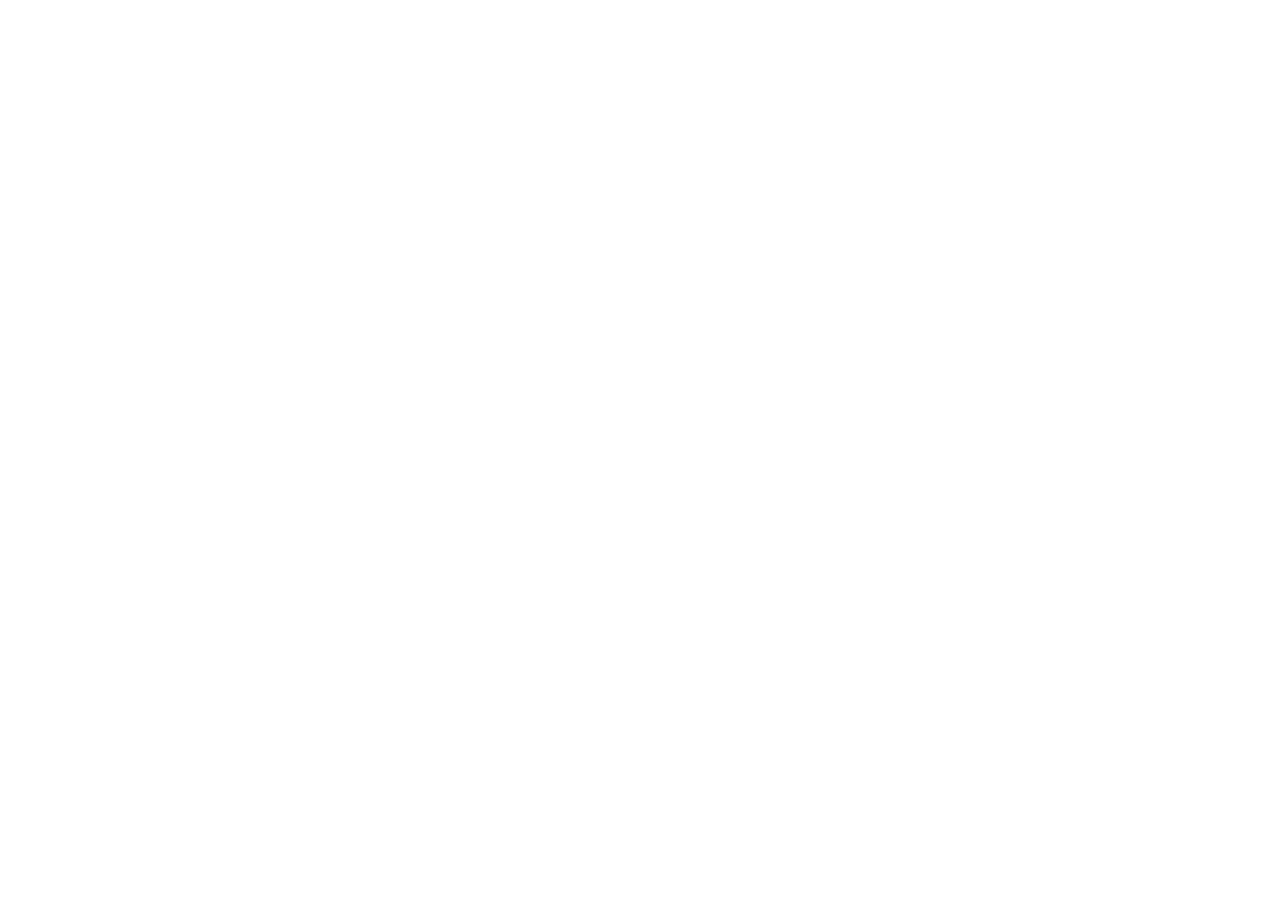
==== index.html @ 65c98eb7 "build(worker): publicar primer build estatico en repo publico - Sustituye el README inicial vacio po" ====
<!doctype html>
<html lang="es">
  <head>
    <meta charset="UTF-8" />
    <meta name="viewport" content="width=device-width, initial-scale=1.0" />
    <title>Beterano LAB Worker</title>
    <script type="module" crossorigin src="/worker/assets/index-CukjKGTo.js"></script>
    <link rel="stylesheet" crossorigin href="/worker/assets/index-CMvH0W9r.css">
  </head>
  <body>
    <div id="root"></div>
  </body>
  </html>
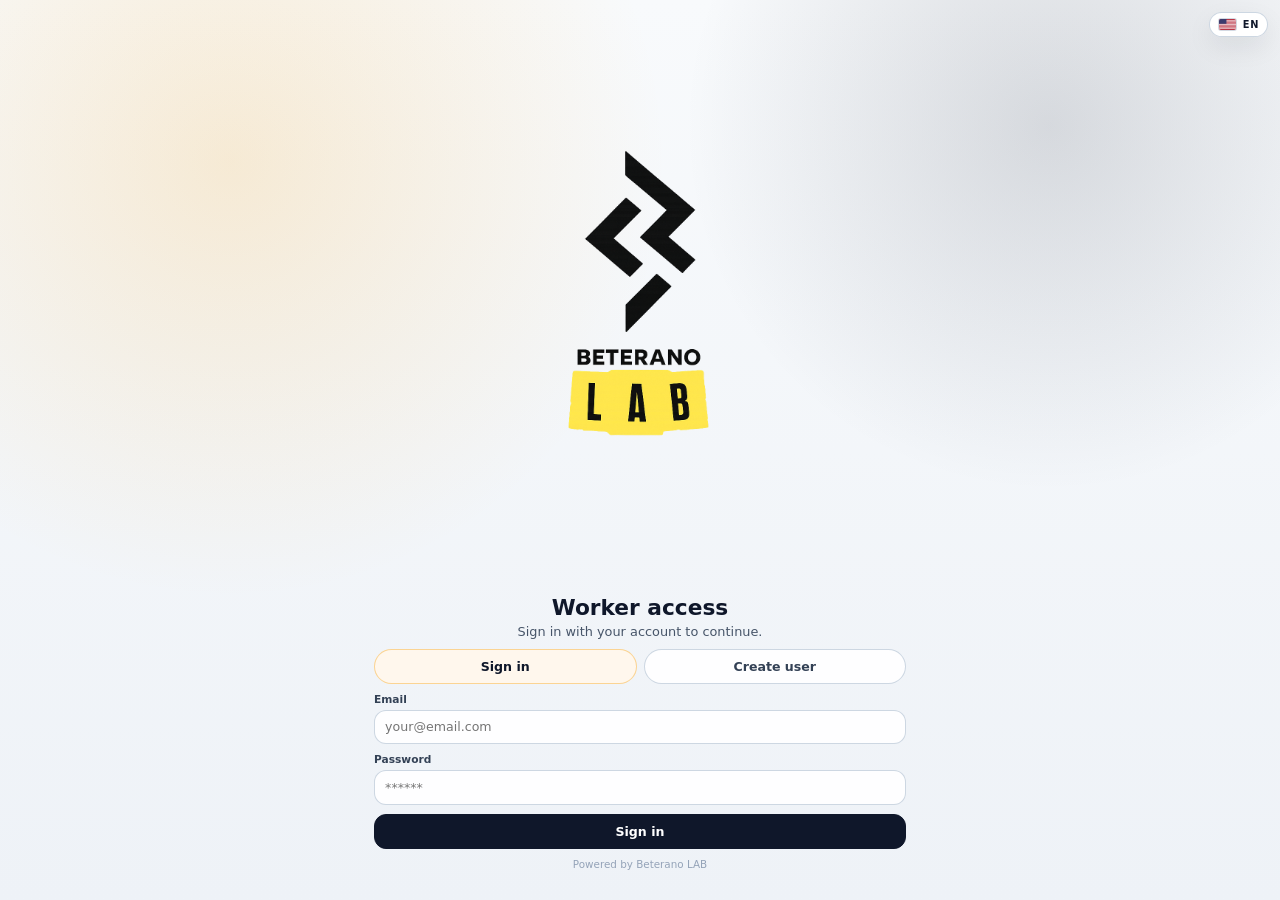
==== commit d685df84: "build(worker): preparar salida publica con dominio propio - Actualiza el build estatico del reposito" ====
--- a/index.html
+++ b/index.html
@@ -4,8 +4,8 @@
     <meta charset="UTF-8" />
     <meta name="viewport" content="width=device-width, initial-scale=1.0" />
     <title>Beterano LAB Worker</title>
-    <script type="module" crossorigin src="/worker/assets/index-CukjKGTo.js"></script>
-    <link rel="stylesheet" crossorigin href="/worker/assets/index-CMvH0W9r.css">
+    <script type="module" crossorigin src="/assets/index-gYnuBLnh.js"></script>
+    <link rel="stylesheet" crossorigin href="/assets/index-CH1VRTDu.css">
   </head>
   <body>
     <div id="root"></div>
--- a/assets/index-CH1VRTDu.css
+++ b/assets/index-CH1VRTDu.css
@@ -0,0 +1 @@
+.diagnostic-visual{background:#ffffffe6;border:1px solid rgba(15,23,42,.08);border-radius:14px;padding:.6rem .75rem;display:grid;gap:.5rem}.diagnostic-visual__hint{font-size:.75rem;color:#0f172a8c}.diagnostic-visual__canvas{position:relative;min-height:140px;border-radius:12px;border:1px dashed rgba(15,23,42,.16);background:#f8fafcd9;display:grid;place-items:center}.diagnostic-visual__canvas.is-editing{cursor:crosshair;background:var(--edit-highlight, rgba(254, 243, 199, .75));border-color:#facc1599}.diagnostic-visual__vehicle{font-size:.8rem;color:#0f172a8c}.diagnostic-visual__marker{position:absolute;transform:translate(-50%,-50%);width:30px;height:30px;border-radius:50%;border:1px solid rgba(15,23,42,.2);background:#fcd34dcc;color:#111827;font-weight:700;cursor:pointer;display:grid;place-items:center;box-shadow:0 8px 16px #0f172a29}.diagnostic-visual__marker.is-active{box-shadow:0 0 0 3px #93c5fd99}.diagnostic-visual__canvas.is-editing .diagnostic-visual__marker.is-active{box-shadow:0 0 0 3px #facc1599}.diagnostic-visual__legend{display:flex;gap:.5rem;flex-wrap:wrap}.diagnostic-visual__legend-item{font-size:.7rem;padding:.2rem .6rem;border-radius:999px;background:#e2e8f0cc;color:#0f172a99}.diagnostic-visual__legend-item--low{background:#fef9c3e6;color:#a16207}.diagnostic-visual__legend-item--review{background:#bfdbfecc;color:#1d4ed8}.diagnostic-visual__legend-item--critical{background:#fecacae6;color:#b91c1c}.work-card{border-radius:16px;border:1px solid rgba(15,23,42,.08);background:#ffffffe6;padding:.6rem;display:flex;flex-direction:column;gap:.5rem;min-height:72px;transition:transform .2s ease,opacity .2s ease,box-shadow .2s ease;position:relative;overflow:hidden}.work-card.is-active{box-shadow:0 0 0 2px #93c5fd99}.work-card--compact{opacity:.7;transform:none}.work-card--diagnostic{box-shadow:inset 0 0 0 1px #93c5fd66;min-height:220px}.work-card--task{box-shadow:inset 0 0 0 1px #bfdbfe59;min-height:220px}.work-card--assigned-self{background:var(--selection-bg, #fef3c7);border-color:var(--selection-accent, #f59e0b);box-shadow:inset 4px 0 0 0 var(--selection-accent, #f59e0b),inset 0 0 0 1px #f59e0b33}.work-card--assigned-other{background:#e2e8f0;border-color:#94a3b857;box-shadow:inset 4px 0 #94a3b8e6,inset 0 0 0 1px #94a3b833}.work-card--status-live{background:#dbeafe;border-color:#3b82f680;box-shadow:inset 4px 0 #3b82f6,inset 0 0 0 1px #60a5fa57,0 10px 24px #3b82f624}.work-card--assigned-self .work-card__note-input,.work-card--assigned-self .work-card__note-pill,.work-card--assigned-self .work-card__task-pill,.work-card--assigned-self .work-card__task-pill-timer,.work-card--assigned-self .work-card__time-edit-input,.work-card--assigned-self .work-card__system-select,.work-card--assigned-self .work-card__status-select,.work-card--assigned-self .work-card__icon-btn,.work-card--assigned-self .work-card__delete-pill{background:#fffbeb;border-color:#f59e0b3d}.work-card--assigned-other .work-card__note-input,.work-card--assigned-other .work-card__note-pill,.work-card--assigned-other .work-card__task-pill,.work-card--assigned-other .work-card__task-pill-timer,.work-card--assigned-other .work-card__time-edit-input,.work-card--assigned-other .work-card__system-select,.work-card--assigned-other .work-card__status-select,.work-card--assigned-other .work-card__icon-btn,.work-card--assigned-other .work-card__delete-pill{background:#f1f5f9;border-color:#94a3b83d}.work-card--status-live .work-card__note-input,.work-card--status-live .work-card__note-pill,.work-card--status-live .work-card__task-pill,.work-card--status-live .work-card__task-pill-timer,.work-card--status-live .work-card__time-edit-input,.work-card--status-live .work-card__system-select,.work-card--status-live .work-card__status-select,.work-card--status-live .work-card__icon-btn,.work-card--status-live .work-card__delete-pill{background:#eff6ff;border-color:#60a5fa4d}.work-card--part{box-shadow:inset 0 0 0 1px #e2e8f0cc;min-height:220px}.work-card--placeholder{align-items:flex-start;justify-content:center}.work-card--add{border-style:dashed;background:#ffffffa6;align-items:center;justify-content:center;min-height:120px;cursor:pointer}.work-card__add-plus{width:52px;height:52px;border-radius:18px;border:1px solid rgba(15,23,42,.12);background:#ffffffe6;display:grid;place-items:center;font-size:2rem;font-weight:700;color:#0f172ab3}.work-card__header{display:flex;align-items:flex-start;justify-content:space-between;gap:.6rem}.work-card__header-actions{display:inline-flex;align-items:center;gap:.4rem;margin-left:auto;margin-right:.2rem}.work-card__note-input{width:100%;border:1px solid rgba(15,23,42,.12);background:#ffffffe6;border-radius:999px;padding:.3rem .6rem;font-size:.75rem;color:#0f172acc;outline:none}.work-card__note-input::placeholder{color:#0f172a80}.work-card__note-input--area{border-radius:12px;line-height:1.3;resize:vertical;min-height:60px}.work-card__note-pill{display:flex;align-items:center;gap:.5rem;border:1px solid rgba(15,23,42,.12);background:#ffffffe6;border-radius:12px;padding:.35rem .5rem;min-width:0}.work-card__note-text{flex:1;min-width:0;font-size:.75rem;color:#0f172abf;white-space:nowrap;overflow:hidden;text-overflow:ellipsis}.work-card__note-actions{display:inline-flex;gap:.25rem;flex-shrink:0}.work-card__note-edit{display:flex;align-items:center;gap:.4rem}.work-card__note-action{border:none;background:transparent;padding:.2rem;border-radius:8px;cursor:pointer;color:#0f172a99}.work-card__note-action:hover{background:#94a3b81f;color:#0f172ad9}.work-card__note-action--danger{color:#dc2626cc}.work-card__note-action--confirm{color:#1e40afd9}.work-card__note-action--danger:hover{background:#fecaca73;color:#b91c1ce6}.work-card__task-pill{display:flex;align-items:center;justify-content:space-between;border:1px solid rgba(15,23,42,.12);background:#ffffffe6;border-radius:12px;padding:.25rem .35rem;gap:.4rem;width:100%}.work-card__task-pill-group{display:inline-flex;align-items:center;gap:.2rem}.work-card__task-pill-btn{border:none;background:transparent;padding:.25rem .45rem;border-radius:8px;cursor:pointer;color:#0f172ab3;display:inline-flex;align-items:center;justify-content:center;position:relative}.work-card__task-pill-btn.is-active{background:#f8fafce6;color:#0f172ad9}.work-card__task-pill-btn:disabled{opacity:.45;cursor:not-allowed}.work-card__task-pill-btn:hover{background:#94a3b81f}.work-card__task-pill-btn--done{background:#bbf7d0b3;color:#15803d}.work-card__task-pill-timer{min-width:54px;height:26px;border-radius:999px;border:1px solid rgba(15,23,42,.12);background:#f1f5f9e6;display:grid;place-items:center;font-size:.72rem;font-weight:700;color:#0f172ab3;padding:0;cursor:pointer}.work-card__task-pill-timer--done{background:#bbf7d0b3;color:#15803d;border-color:#86eface6}.work-card__task-pill-timer:disabled{cursor:not-allowed;opacity:.6}.work-card__time-edit{display:flex;align-items:center;gap:.4rem}.work-card__time-edit-label{font-size:.72rem;color:#0f172a99}.work-card__time-edit-input{width:88px;border:1px solid rgba(15,23,42,.12);border-radius:10px;padding:.2rem .4rem;font-size:.75rem;color:#0f172ad9;background:#ffffffe6}.work-card__assign-badge{position:absolute;top:-4px;right:-4px;min-width:16px;height:16px;border-radius:999px;background:#3b82f6e6;color:#fff;font-size:.6rem;font-weight:700;display:grid;place-items:center;padding:0 4px}.work-card__badge{width:28px;height:28px;border-radius:9px;background:#94a3b840;display:flex;align-items:center;justify-content:center;font-weight:700;line-height:1;text-align:center}.work-card--editing .work-card__badge{background:#fcd34de6;box-shadow:0 0 0 2px #fcd34d59}.work-card--editing{box-shadow:0 0 0 2px #facc1559}.work-card__title{font-weight:700;font-size:.88rem}.work-card__title-row{display:flex;align-items:center;gap:.35rem}.work-card__title-row .work-card__title{flex:1;min-width:0}.work-card__title-edit{display:inline-flex;align-items:center;justify-content:center;border:none;background:transparent;padding:0;margin:0;color:#0f172a73;cursor:pointer}.work-card__title-edit:focus-visible{outline:2px solid rgba(59,130,246,.6);border-radius:999px}.work-card__meta{font-size:.75rem;color:#0f172a99;display:flex;align-items:center;gap:.35rem}.work-card__system-select{border:1px solid rgba(15,23,42,.12);border-radius:999px;padding:.1rem .45rem;font-size:.7rem;background:#ffffffe6;color:#0f172acc}.work-card__status-select{border:1px solid rgba(15,23,42,.12);border-radius:999px;padding:.2rem .5rem;font-size:.7rem;background:#ffffffe6;color:#0f172acc}.work-card__status-select:disabled{opacity:.5}.work-card__part-body{display:flex;align-items:center;justify-content:space-between;gap:.6rem}.work-card__qty{display:inline-flex;align-items:center;gap:.35rem;border:1px solid rgba(15,23,42,.12);border-radius:999px;padding:.2rem .5rem;font-size:.75rem}.work-card__qty button{border:none;background:transparent;cursor:pointer;padding:0 .3rem;color:#0f172ab3}.work-card__qty button:disabled{opacity:.4;cursor:not-allowed}.work-card__chip{font-size:.7rem;font-weight:700;padding:.2rem .5rem;border-radius:999px}.work-card__chip--low{background:#fef9c3cc;color:#a16207}.work-card__chip--review{background:#bfdbfeb3;color:#1d4ed8}.work-card__chip--critical{background:#fecacacc;color:#b91c1c}.work-card__chip--status-pending{background:#e2e8f0cc;color:#475569}.work-card__chip--status-in_progress{background:#bfdbfeb3;color:#1d4ed8}.work-card__chip--status-blocked{background:#fee2e2b3;color:#b91c1c}.work-card__chip--status-done{background:#bbf7d0b3;color:#15803d}.work-card__chip--status-requested{background:#fef08a99;color:#92400e}.work-card__chip--status-ordered{background:#bfdbfeb3;color:#1d4ed8}.work-card__chip--status-received{background:#bbf7d0b3;color:#15803d}.work-card__actions{display:flex;gap:.5rem;flex-wrap:wrap;justify-content:flex-end;margin-top:auto}.work-card__confirm{display:inline-flex;gap:.35rem;align-items:center}.work-card__confirm-btn{border:1px solid rgba(15,23,42,.12);background:#ffffffe6;border-radius:10px;padding:.2rem .5rem;font-size:.72rem;cursor:pointer;color:#0f172ab3}.work-card__confirm-btn--danger{border-color:#f8717180;color:#b91c1cd9}.work-card__delete-pill{display:inline-flex;align-items:center;border:1px solid rgba(15,23,42,.12);border-radius:999px;overflow:hidden;background:#ffffffe6}.work-card__delete-pill.is-confirm{border-color:#94a3b866}.work-card__delete-pill-btn{border:none;background:transparent;padding:.25rem .45rem;display:inline-flex;align-items:center;justify-content:center;cursor:pointer;color:#b91c1cd9}.work-card__delete-pill-btn:hover{background:#fecaca73;color:#b91c1cf2}.work-card__delete-segment{border:none;background:transparent;padding:.25rem .45rem;display:inline-flex;align-items:center;justify-content:center;color:#0f172ab3}.work-card__delete-segment+.work-card__delete-segment{border-left:1px solid rgba(148,163,184,.35)}.work-card__delete-segment--muted{color:#64748bd9;background:#94a3b82e}.work-card__delete-segment--confirm{cursor:pointer;color:#b91c1cd9;background:#fee2e273}.work-card__delete-segment--confirm:hover{background:#fecaca99;color:#b91c1cf2}.work-card__actions--hidden{visibility:hidden;pointer-events:none}.work-card__assign{display:inline-flex;align-items:stretch;border:1px solid rgba(15,23,42,.12);border-radius:999px;overflow:hidden;background:#ffffffd9}.work-card__assign-btn{border:none;background:transparent;padding:.3rem .7rem;display:inline-flex;align-items:center;justify-content:center;cursor:pointer;color:#0f172ab3}.work-card__assign-btn+.work-card__assign-btn{border-left:1px solid rgba(15,23,42,.12)}.work-card__assign-btn:hover{background:#94a3b81f}.work-card__assign-initials{font-size:.7rem;font-weight:700;letter-spacing:.04em}.work-card__timer{display:inline-flex;align-items:stretch;border:1px solid rgba(15,23,42,.12);border-radius:999px;overflow:hidden;background:#ffffffd9}.work-card__timer-btn{border:none;background:transparent;padding:.3rem .7rem;display:inline-flex;align-items:center;justify-content:center;cursor:pointer;color:#0f172ab3}.work-card__timer-btn--active{background:#f8fafce6;color:#0f172acc}.work-card__timer-btn+.work-card__timer-btn{border-left:1px solid rgba(15,23,42,.12)}.work-card__timer-btn:disabled{opacity:.45;cursor:not-allowed}.work-card--paused{box-shadow:0 0 0 2px #facc1566}.work-card--paused>*:not(.work-card__paused-overlay){filter:blur(2px)}.work-card--paused:before{content:"";position:absolute;inset:0;background:#fde68a59;-webkit-backdrop-filter:blur(2px);backdrop-filter:blur(2px);border-radius:inherit}.work-card__paused-overlay{position:absolute;inset:0;border:none;background:transparent;display:grid;place-items:center;color:#64748be6;cursor:pointer;z-index:2;border-radius:inherit}.work-card__paused-icon{display:inline-flex;align-items:center;gap:.3rem;color:#64748be6}.work-card__paused-stack{display:flex;flex-direction:column;align-items:center;gap:.35rem}.work-card__paused-meta{font-size:.78rem;font-weight:600;color:#64748be6}.work-card__stop-confirm{position:absolute;inset:0;background:#0f172a66;display:flex;align-items:center;justify-content:center;border-radius:16px;z-index:5}.work-card__stop-panel{background:#fff;border-radius:16px;padding:16px;width:min(320px,92%);box-shadow:0 18px 40px #0f172a2e}.work-card__stop-title{font-size:.9rem;font-weight:700;color:#0f172a;margin-bottom:6px}.work-card__stop-body{font-size:.78rem;color:#64748bf2;margin-bottom:12px}.work-card__stop-actions{display:flex;justify-content:flex-end;gap:8px}.work-card__stop-btn{border-radius:999px;padding:6px 12px;border:1px solid rgba(15,23,42,.12);background:#f8fafceb;font-size:.75rem;font-weight:600;color:#0f172a}.work-card__stop-btn--primary{background:#111827;color:#fff;border-color:#111827}.work-card__paused-slash{font-size:1.1rem;line-height:1;color:#64748bb3}.work-card__icon-btn{border:1px solid rgba(15,23,42,.12);background:#ffffffd9;border-radius:10px;padding:.3rem .4rem;display:inline-flex;align-items:center;justify-content:center;cursor:pointer;color:#0f172ab3}.work-card__icon-btn--danger{border-color:#f8717180;color:#b91c1cd9}.work-card__icon-btn--danger:hover{background:#fecaca73;border-color:#dc2626b3;color:#b91c1cf2}.work-card__icon-btn--active{background:#bfdbfee6;border-color:#3b82f699;color:#1d4ed8}.work-card__icon-btn--editing{background:#fef3c7e6;border-color:#facc15b3;color:#92400e}.work-card__cta{border:1px dashed rgba(15,23,42,.2);background:transparent;border-radius:999px;padding:.3rem .6rem;font-size:.7rem;font-weight:600;cursor:pointer}.work-part__frame{border:1px solid rgba(15,23,42,.12);background:#ffffffd9;border-radius:12px;padding:.4rem;min-height:84px;max-height:140px;overflow:hidden;position:relative}.work-part__frame.is-editing{background:var(--edit-highlight, rgba(254, 249, 195, .7));border-color:#ca8a0433}.work-part__list{display:flex;flex-direction:column;gap:.35rem;max-height:120px;overflow-y:auto;padding-right:.2rem}.work-part__line{display:flex;flex-direction:column;gap:.35rem}.work-part__line-controls{display:flex;align-items:center;flex-wrap:wrap;gap:.35rem}.work-part__pill{border:1px solid rgba(15,23,42,.12);background:#fffffff2;border-radius:10px;padding:.25rem .4rem;display:grid;grid-template-columns:minmax(0,1fr) auto auto;align-items:center;gap:.35rem;cursor:pointer;text-align:left}.work-part__pill-name{font-size:.75rem;font-weight:600;color:#0f172ad9;overflow:hidden;text-overflow:ellipsis;white-space:nowrap}.work-part__pill-system{font-size:.7rem;color:#0f172a99}.work-part__pill-qty{font-size:.7rem;font-weight:700;color:#0f172ab3}.work-part__row{display:flex;align-items:center;gap:.4rem}.work-part__input{flex:1;border:1px solid rgba(15,23,42,.12);border-radius:10px;padding:.25rem .4rem;font-size:.75rem}.work-part__add-btn{border:1px solid rgba(15,23,42,.12);background:#fffffff2;border-radius:999px;width:26px;height:26px;display:grid;place-items:center;cursor:pointer;font-weight:700;color:#0f172ab3}.work-part__row--add{justify-content:flex-end}.work-part__popover{position:absolute;transform:translate(-50%,-120%);background:#fff;border:1px solid rgba(15,23,42,.12);border-radius:10px;padding:.35rem .5rem;font-size:.75rem;box-shadow:0 10px 20px #0f172a26;z-index:2;pointer-events:none;white-space:nowrap}.work-part__popover-meta{font-size:.68rem;color:#0f172a99;margin-top:.15rem}.work-card__meta--planning{color:#3b82f6e6;font-weight:600}.work-action-modal{position:fixed;inset:0;display:grid;place-items:center;z-index:210}.work-action-modal__backdrop{position:absolute;inset:0;background:#0f172a59;border:none}.work-action-modal__panel{position:relative;width:min(420px,92vw);background:#fff;border-radius:16px;box-shadow:0 18px 40px #0f172a38;padding:1rem;display:grid;gap:.75rem;z-index:1}.work-action-modal__header{display:flex;align-items:center;justify-content:space-between}.work-action-modal__title{font-size:var(--fs-3);font-weight:700}.work-action-modal__close{border:none;background:transparent;cursor:pointer;font-size:1rem}.work-action-modal__input,.work-action-modal__textarea{border:1px solid rgba(15,23,42,.12);border-radius:12px;padding:.6rem .75rem;font-size:var(--fs-2);width:100%}.work-action-modal__textarea{min-height:120px;resize:vertical}.work-action-modal__visual{border-radius:12px;border:1px solid rgba(15,23,42,.08);background:#f8fafcb3;padding:.5rem}.work-action-modal__visual .diagnostic-visual__canvas{min-height:160px}.work-action-modal__workers{display:grid;gap:.4rem;max-height:220px;overflow:auto;padding:.25rem .1rem}.work-action-modal__worker{display:flex;align-items:center;gap:.5rem;font-size:var(--fs-2);color:#0f172acc}.work-action-modal__empty{font-size:var(--fs-2);color:#0f172a99}.work-action-modal__publish-toggle{display:inline-flex;align-items:center;gap:.5rem;font-size:var(--fs-2);color:#0f172acc}.work-action-modal__publish-toggle input{accent-color:rgba(59,130,246,.9)}.work-action-modal__actions{display:flex;justify-content:flex-end;gap:var(--sp-2)}.work-action-modal__btn{border:1px solid rgba(15,23,42,.12);background:#ffffffe6;border-radius:999px;padding:.4rem .9rem;font-size:var(--fs-2);cursor:pointer}.work-action-modal__btn--primary{background:#93c5fde6;border-color:#3b82f680;color:#1d4ed8}.work-action-modal__label{font-size:var(--fs-1);color:#0f172ab3}.work-action-modal__summary{display:grid;gap:.25rem;font-size:var(--fs-2);color:#0f172abf}.works-kpis-grid{display:grid;grid-template-columns:repeat(4,minmax(0,1fr));gap:1rem}.works-work-header{display:flex;align-items:center;gap:var(--sp-2);padding-top:var(--sp-2);padding-bottom:var(--sp-2)}.works-kpis__cards{flex:1;transform:translateY(calc(var(--sp-2) * -1))}.works-work-header__info{margin-left:var(--sp-2);display:flex;flex-direction:column;gap:.15rem}.works-work-header .work-context__meta{margin-top:.1rem;margin-bottom:.3rem}.works-work-header__actions{margin-left:auto;display:flex;gap:var(--sp-2);flex-wrap:wrap;transform:translateY(calc(var(--sp-2) * -1))}.works-work-header__action{border:1px solid var(--works-border);background:#ffffffb3;border-radius:999px;padding:var(--sp-1, 4px) var(--sp-2, 8px);font-size:var(--fs-1, 12px);font-weight:600;color:var(--works-text);display:inline-flex;align-items:center;gap:var(--sp-1, 4px);cursor:pointer}.works-work-header__action:hover{background:#fffffff2}.works-work-header__action--edit{background:var(--edit-highlight, rgba(254, 249, 195, .7));border-color:transparent}.works-work-header__action--edit:hover{background:var(--edit-highlight, rgba(254, 249, 195, .9))}.works-work-header__action:disabled{opacity:.5;cursor:not-allowed;transform:none}.works-kpi-card{background:var(--works-card-bg);border:1px solid var(--works-border);border-radius:var(--works-radius);padding:var(--sp-1) var(--sp-2);display:flex;flex-direction:column;gap:var(--sp-1);box-shadow:var(--works-shadow)}.works-kpi-value{font-size:var(--fs-2);font-weight:700;color:var(--selection-accent, #10b981)}.works-kpi-label{font-size:10px;color:var(--works-text);opacity:.8}.works-kpi-card.sla-warning .works-kpi-value{color:#f59e0b}.works-kpi-card.sla-danger .works-kpi-value{color:#ef4444}.parts-picker__overlay{position:fixed;inset:0;background:#0f172a59;display:grid;place-items:center;z-index:60}.parts-picker__modal{width:min(1100px,90vw);max-height:85vh;background:#fff;border-radius:18px;box-shadow:0 20px 45px #0f172a40;display:flex;flex-direction:column;overflow:hidden}.parts-picker__header{display:flex;align-items:center;justify-content:space-between;padding:1rem 1.25rem;border-bottom:1px solid rgba(15,23,42,.08)}.parts-picker__title{font-size:1rem;font-weight:700}.parts-picker__subtitle{font-size:.8rem;color:#0f172a99}.parts-picker__close{border:none;background:#94a3b826;border-radius:10px;padding:.4rem;cursor:pointer}.parts-picker__toolbar{display:flex;gap:.6rem;padding:.8rem 1.25rem .4rem;align-items:center}.parts-picker__search{flex:1;border:1px solid rgba(15,23,42,.15);border-radius:12px;padding:.6rem .8rem;font-size:.85rem}.parts-picker__search-wrap{position:relative;flex:1}.parts-picker__search-dropdown{position:absolute;top:calc(100% + .35rem);left:0;right:0;background:#fff;border:1px solid rgba(15,23,42,.12);border-radius:12px;box-shadow:0 16px 30px #0f172a2e;padding:.6rem;max-height:40vh;overflow-y:auto;z-index:5}.parts-picker__mode-btn{border:1px solid rgba(15,23,42,.12);background:#ffffffe6;border-radius:999px;padding:.4rem .9rem;font-size:.8rem;cursor:pointer}.parts-picker__mode-btn.is-active{background:#94a3b826;border-color:#0f172a33}.parts-picker__chips{display:flex;gap:.4rem;padding:0 1.25rem .8rem;flex-wrap:wrap}.parts-picker__chip{background:#94a3b82e;border-radius:999px;padding:.25rem .6rem;font-size:.7rem;color:#0f172ab3}.parts-picker__body{padding:0 1.25rem;overflow:hidden}.parts-picker__existing{margin-top:.8rem;padding:0 1.25rem}.parts-picker__existing-title{font-size:.75rem;font-weight:700;color:#0f172a99;text-transform:uppercase;letter-spacing:.05em;margin-bottom:.4rem}.parts-picker__existing-list{display:flex;flex-direction:column;gap:.5rem;max-height:18vh;overflow-y:auto}.parts-picker__existing-row{display:flex;align-items:center;justify-content:space-between;gap:.5rem;border:1px solid rgba(15,23,42,.08);border-radius:12px;padding:.45rem .7rem;background:#f8fafccc}.parts-picker__existing-name{font-size:.8rem;font-weight:600;color:#0f172ad9;flex:1;min-width:0}.parts-picker__existing-meta{font-size:.7rem;color:#0f172a99;white-space:nowrap}.parts-picker__existing-remove{border:none;background:#f871711f;color:#b91c1ce6;border-radius:999px;padding:.25rem .6rem;font-size:.7rem;cursor:pointer}.parts-picker__search-panel{display:flex;flex-direction:column;gap:1rem;max-height:35vh;overflow-y:auto;padding-bottom:.5rem}.parts-picker__section-title{font-size:.75rem;font-weight:700;color:#0f172a99;text-transform:uppercase;letter-spacing:.05em}.parts-picker__results{display:flex;flex-direction:column;gap:.5rem}.parts-picker__result-row{display:flex;justify-content:space-between;gap:1rem;align-items:center;border:1px solid rgba(15,23,42,.08);border-radius:12px;padding:.5rem .8rem}.parts-picker__result-name{font-weight:600;font-size:.85rem}.parts-picker__result-meta{font-size:.7rem;color:#0f172a99}.parts-picker__add-btn{border:none;background:#3b82f61f;color:#2563ebe6;border-radius:999px;padding:.35rem .7rem;font-size:.75rem;cursor:pointer}.parts-picker__explore-grid{display:grid;grid-template-columns:repeat(4,minmax(0,1fr));gap:.6rem;max-height:40vh;overflow:hidden}.parts-picker__explore-col{border:1px solid rgba(15,23,42,.08);border-radius:12px;padding:.5rem;display:flex;flex-direction:column;gap:.4rem;min-height:0}.parts-picker__explore-title{font-size:.7rem;font-weight:700;color:#0f172a99;text-transform:uppercase}.parts-picker__explore-list{display:flex;flex-direction:column;gap:.35rem;overflow-y:auto;min-height:0}.parts-picker__explore-item{border:none;background:#94a3b81f;border-radius:10px;padding:.35rem .5rem;font-size:.75rem;cursor:pointer;text-align:left}.parts-picker__explore-item.is-active{background:#3b82f626;color:#1e40aff2}.parts-picker__explore-element{display:flex;justify-content:space-between;align-items:center;gap:.5rem;border:1px solid rgba(15,23,42,.08);border-radius:10px;padding:.35rem .5rem;font-size:.75rem}.parts-picker__explore-element button{border:none;background:#3b82f61f;color:#2563ebe6;border-radius:999px;padding:.2rem .6rem;font-size:.7rem;cursor:pointer}.parts-picker__cart{border-top:1px solid rgba(15,23,42,.08);padding:.8rem 1.25rem 1rem;background:#f8fafcb3}.parts-picker__cart-header{display:flex;justify-content:space-between;align-items:center;font-size:.8rem;font-weight:600;margin-bottom:.5rem}.parts-picker__cart-list{display:flex;flex-direction:column;gap:.5rem;max-height:20vh;overflow-y:auto}.parts-picker__cart-row{display:flex;justify-content:space-between;align-items:center;gap:.8rem;border:1px solid rgba(15,23,42,.08);border-radius:12px;padding:.5rem;background:#fff}.parts-picker__cart-title{flex:1;min-width:0}.parts-picker__cart-name{font-weight:600;font-size:.8rem}.parts-picker__cart-meta{font-size:.7rem;color:#0f172a8c}.parts-picker__cart-controls{display:flex;align-items:center;gap:.5rem}.parts-picker__qty{display:inline-flex;align-items:center;gap:.25rem;border:1px solid rgba(15,23,42,.12);border-radius:999px;padding:.15rem .4rem;font-size:.75rem}.parts-picker__qty button{border:none;background:transparent;cursor:pointer;padding:0 .3rem}.parts-picker__cart-controls select{border:1px solid rgba(15,23,42,.12);border-radius:10px;padding:.25rem .4rem;font-size:.75rem}.parts-picker__remove-btn{border:none;background:#f871711f;color:#b91c1ce6;border-radius:999px;padding:.25rem .6rem;font-size:.7rem;cursor:pointer}.parts-picker__cart-footer{display:flex;justify-content:flex-end;margin-top:.6rem}.parts-picker__primary-btn{border:none;background:#1e40aff2;color:#fff;border-radius:999px;padding:.5rem 1rem;font-size:.8rem;cursor:pointer}.parts-picker__primary-btn:disabled{opacity:.5;cursor:not-allowed}.parts-picker__secondary-btn{border:1px solid rgba(15,23,42,.12);background:#fff;border-radius:999px;padding:.25rem .7rem;font-size:.7rem;cursor:pointer}.parts-picker__empty{font-size:.75rem;color:#0f172a80;padding:.5rem 0}.triad-board{display:flex;flex-direction:column;gap:var(--sp-3);height:100%;max-height:100%;min-height:0;flex:1 1 0%}.triad-board__visual{flex:0 0 auto;border-radius:0;border:none;background:transparent;padding:0;margin-top:var(--sp-3);width:100%;align-self:flex-start;display:grid;grid-template-columns:minmax(0,420px) minmax(0,1fr);gap:var(--sp-4);align-items:start}.triad-board__visual-left,.triad-board__visual-right{min-width:0}.triad-board__visual-right{justify-self:end;width:100%;max-width:520px}.triad-board__view-toggle{display:flex;justify-content:flex-end;align-items:center;width:100%;padding-right:var(--sp-2)}.triad-board__view-toggle-pill{display:inline-flex;align-items:center;gap:.25rem;padding:.25rem;border-radius:var(--radius-pill);background:#ffffffd9;border:1px solid rgba(15,23,42,.12);box-shadow:0 6px 14px #0f172a14}.triad-board__view-toggle-btn{border:none;background:transparent;padding:.4rem 1rem;border-radius:var(--radius-pill);font-size:.75rem;font-weight:600;color:#0f172aa6;cursor:pointer;transition:background .2s ease,color .2s ease;display:inline-flex;align-items:center;justify-content:center}.triad-board__view-toggle-btn:hover{color:#0f172acc}.triad-board__view-toggle-btn.is-active{background:#93c5fdd9;color:#1d4ed8}.triad-board__view-toggle-icon{width:18px;height:18px}.triad-board__canvas{position:relative;flex:1 1 0%;min-height:0;max-height:100%;border-radius:var(--radius-md);border:1px solid rgba(15,23,42,.08);background:#fffffff2;overflow:hidden;display:flex;flex-direction:column}.triad-board__toolbar{display:grid;grid-template-columns:repeat(3,minmax(0,1fr));column-gap:calc(var(--sp-5) * 2);align-items:center;padding:var(--sp-3) var(--sp-3) 0}.triad-board__toolbar-item{position:relative;display:grid;grid-template-columns:1fr;align-items:center;min-width:0}.triad-board__toolbar-item>.triad-column__title{grid-column:1;grid-row:1;justify-self:center;width:100%;text-align:center}.triad-board__toolbar-item>.triad-column__add--toolbar{grid-column:1;grid-row:1;justify-self:end}.triad-board__canvas--editing .triad-board__toolbar-item,.triad-board__toolbar-item--stacked{display:flex;flex-direction:column;align-items:center;gap:var(--sp-1)}.triad-column__add--toolbar{width:auto;min-height:22px;padding:.05rem .35rem;flex:0 0 auto}.triad-board__canvas--editing .triad-column__add--toolbar{background:var(--edit-highlight, rgba(254, 249, 195, .7));border-color:transparent;min-height:22px;padding:.05rem .35rem}.triad-board__canvas--editing .triad-column__add--toolbar .triad-column__add-plus{font-size:.85rem}.triad-column__add--toolbar.triad-column__add--active{background:var(--edit-highlight, rgba(254, 249, 195, .7));border-color:transparent}.triad-column__add--toolbar .triad-column__add-plus{font-size:.85rem}.triad-column__add--hidden{visibility:hidden;pointer-events:none}.triad-column__add--active{background:var(--edit-highlight, rgba(254, 249, 195, .7));border-color:transparent}.triad-board__scroll{position:relative;flex:1 1 0%;min-height:0;height:100%;max-height:100%;overflow-y:auto}.triad-board__surface{position:relative;min-height:100%}.triad-board__grid{display:grid;grid-template-columns:repeat(3,minmax(0,1fr));column-gap:calc(var(--sp-5) * 2);row-gap:var(--sp-4);flex:1 1 auto;min-height:0;overflow:visible;padding:var(--sp-3);position:relative;z-index:1}.triad-cascade{display:flex;flex-direction:column;gap:var(--sp-4);padding:var(--sp-3);position:relative;z-index:1;--cascade-indent: clamp(.5rem, 4vw, 3rem)}.triad-cascade__level{display:flex;flex-direction:column;gap:var(--sp-3);padding:var(--sp-3);border-radius:18px;border:1px solid rgba(15,23,42,.08);background:#f8fafce6;box-shadow:0 10px 22px #0f172a0f}.triad-cascade__level+.triad-cascade__level{margin-top:var(--sp-2)}.triad-cascade__diagnostic{display:flex;flex-direction:column;gap:var(--sp-2);position:relative}.triad-cascade__tasks{display:flex;flex-direction:column;gap:var(--sp-3);margin-left:var(--cascade-indent)}.triad-cascade__task-block{display:flex;flex-direction:column;gap:var(--sp-2)}.triad-cascade__parts{display:flex;flex-direction:column;gap:var(--sp-2);margin-left:var(--cascade-indent)}.triad-cascade__label{font-weight:700;font-size:var(--fs-2);color:#0f172a99;padding-left:var(--sp-1)}.triad-cascade__add-card{min-height:120px;border-radius:16px;display:grid;place-items:center;font-size:1.2rem;background:var(--edit-highlight, rgba(254, 249, 195, .7));border-color:transparent}.triad-cascade__add-btn{width:var(--cascade-plus-size, 28px);height:var(--cascade-plus-size, 28px);border-radius:999px;border:1px solid rgba(15,23,42,.15);background:var(--edit-highlight, rgba(254, 249, 195, .7));color:#0f172abf;font-size:1rem;font-weight:700;display:grid;place-items:center;cursor:pointer;box-shadow:0 6px 12px #0f172a14}.triad-cascade__add-btn--tasks,.triad-cascade__add-btn--parts{position:absolute;left:4px;bottom:0;transform:translate(-50%,50%)}.triad-cascade__add-btn--tasks{bottom:var(--cascade-plus-size, 28px)}.triad-board__canvas--cascade{--cascade-line: rgba(148, 163, 184, .55);--cascade-line-accent: rgba(148, 163, 184, .35);--cascade-plus-size: 28px}.triad-board__canvas--cascade .triad-cascade__tasks,.triad-board__canvas--cascade .triad-cascade__parts{position:relative;padding-left:18px;padding-bottom:var(--cascade-plus-size)}.triad-board__canvas--cascade .triad-cascade__tasks:before,.triad-board__canvas--cascade .triad-cascade__parts:before{content:"";position:absolute;top:calc(var(--sp-2) * -1);bottom:0;left:4px;width:2px;border-radius:999px;background:linear-gradient(to bottom,var(--cascade-line-accent),var(--cascade-line),var(--cascade-line-accent));pointer-events:none}.triad-board__canvas--cascade .triad-cascade__tasks:before{bottom:var(--cascade-plus-size)}.triad-board__canvas--cascade .triad-cascade__diagnostic:after{content:"";position:absolute;left:calc(var(--cascade-indent) + 4px);top:100%;width:2px;height:var(--sp-2);border-radius:999px;background:var(--cascade-line);pointer-events:none}.triad-board__canvas--cascade .triad-cascade__task-block>.triad-card{position:relative}.triad-board__canvas--cascade .triad-cascade__task-block>.triad-card:before{content:"";position:absolute;left:-14px;top:50%;width:14px;height:2px;border-radius:999px;background:var(--cascade-line);transform:translateY(-50%);pointer-events:none}.triad-board__canvas--cascade .triad-cascade__task-block--has-parts>.triad-card:after{content:"";position:absolute;left:calc(var(--cascade-indent) + 4px);top:100%;width:2px;height:var(--sp-2);border-radius:999px;background:var(--cascade-line);pointer-events:none}.triad-board__canvas--cascade .triad-cascade__parts .triad-card{position:relative}.triad-board__canvas--cascade .triad-cascade__parts .triad-card:before{content:"";position:absolute;left:-14px;top:50%;width:14px;height:2px;border-radius:999px;background:var(--cascade-line);transform:translateY(-50%);pointer-events:none}.triad-board__canvas--cascade .work-card{padding:.35rem;gap:.4rem}.triad-board__canvas--cascade .work-card--diagnostic,.triad-board__canvas--cascade .work-card--task,.triad-board__canvas--cascade .work-card--part{min-height:72px}.triad-board__canvas--cascade .work-card{display:grid;grid-template-columns:minmax(220px,2fr) minmax(180px,1fr) minmax(200px,1fr) auto;align-items:center;column-gap:var(--sp-2);row-gap:0}.triad-board__canvas--cascade .work-card__header,.triad-board__canvas--cascade .work-card__note-pill,.triad-board__canvas--cascade .work-card__note-edit,.triad-board__canvas--cascade .work-card__task-pill,.triad-board__canvas--cascade .work-card__time-edit,.triad-board__canvas--cascade .work-part__frame,.triad-board__canvas--cascade .work-card__actions{grid-row:1;margin:0}.triad-board__canvas--cascade .work-card__header{grid-column:1;align-items:center}.triad-board__canvas--cascade .work-card__header>div{display:flex;align-items:center;gap:var(--sp-2);min-width:0}.triad-board__canvas--cascade .work-card__title{white-space:nowrap;overflow:hidden;text-overflow:ellipsis;max-width:220px}.triad-board__canvas--cascade .work-card__meta{margin:0;white-space:nowrap}.triad-board__canvas--cascade .work-card__system-select{max-width:160px}.triad-board__canvas--cascade .work-card__note-pill,.triad-board__canvas--cascade .work-card__note-edit{grid-column:2;min-width:0}.triad-board__canvas--cascade .work-card--diagnostic .work-card__note-pill,.triad-board__canvas--cascade .work-card--diagnostic .work-card__note-edit{grid-column:2 / span 2}.triad-board__canvas--cascade .work-card__note-pill{padding:.2rem .4rem}.triad-board__canvas--cascade .work-card__note-input--area{min-height:22px;height:22px;resize:none;padding:.15rem .35rem;line-height:1.1}.triad-board__canvas--cascade .work-card__task-pill,.triad-board__canvas--cascade .work-card__time-edit,.triad-board__canvas--cascade .work-part__frame{grid-column:3}.triad-board__canvas--cascade .work-card--part .work-part__frame{grid-column:2 / span 2;min-height:0;max-height:none;padding:.25rem}.triad-board__canvas--cascade .work-card__task-pill{padding:.15rem .25rem}.triad-board__canvas--cascade .work-card__task-pill-timer{height:20px;min-width:44px;font-size:.66rem}.triad-board__canvas--cascade .work-card__system-select,.triad-board__canvas--cascade .work-card__status-select{padding:.1rem .35rem;font-size:.65rem}.triad-board__canvas--cascade .work-card__actions{grid-column:4;justify-self:end;margin-top:0;flex-wrap:nowrap}.triad-board__canvas--cascade .work-card--part .work-card__header{display:contents}.triad-board__canvas--cascade .work-card--part .work-card__header>div:first-child,.triad-board__canvas--cascade .work-card--part .work-card__header-actions{grid-row:1}.triad-board__canvas--cascade .work-card--part .work-card__header>div:first-child{grid-column:1;display:flex;align-items:center;gap:var(--sp-2);min-width:0}.triad-board__canvas--cascade .work-card--part .work-card__header-actions{grid-column:4;justify-self:end;margin-right:0}.triad-board__canvas--cascade .work-part__list{max-height:none;overflow:visible}.triad-board__canvas--cascade .work-part__line{flex-direction:row;align-items:center;gap:.5rem}.triad-board__canvas--cascade .work-part__line-controls{flex-wrap:nowrap}.triad-board__empty{padding:var(--sp-4);color:#0f172a99}.triad-column{display:flex;flex-direction:column;gap:var(--sp-2);min-height:0}.triad-column__title{font-weight:700;font-size:var(--fs-3);color:#0f172abf}.triad-column__list{flex:1;min-height:0;overflow:visible;display:flex;flex-direction:column;gap:var(--sp-3);padding-right:0}.triad-column__add{width:100%;border:1px solid rgba(15,23,42,.12);background:#ffffffeb;border-radius:16px;padding:.45rem .6rem;min-height:46px;display:grid;place-items:center;cursor:pointer;transition:background .2s ease,border-color .2s ease,transform .2s ease}.triad-column__add:hover{background:#fff;border-color:#0f172a33;transform:translateY(-1px)}.triad-board__canvas--cascade .triad-cascade__add-card{background:var(--edit-highlight, rgba(254, 249, 195, .7));border-color:transparent}.triad-column__add-plus{font-size:1.6rem;font-weight:700;color:#0f172ab3;line-height:1}.triad-board__toolbar .triad-column__add--toolbar{min-height:22px;padding:.05rem .35rem}.triad-board__toolbar .triad-column__add--toolbar .triad-column__add-plus{font-size:.85rem}.triad-card{position:relative}.triad-card--highlight .work-card{box-shadow:0 0 0 2px #93c5fda6}.triad-card--link-target .work-card{box-shadow:0 0 0 2px #10b98180}.triad-card--link-source .work-card{box-shadow:0 0 0 2px #3b82f6b3}.triad-card--selected .work-card{outline:2px solid rgba(15,23,42,.25);outline-offset:0}.triad-anchor{position:absolute;top:50%;width:12px;height:12px;border-radius:999px;border:2px solid rgba(15,23,42,.7);background:#fff;transform:translateY(-50%);cursor:pointer;z-index:3}.triad-board__canvas:not(.triad-board__canvas--editing) .triad-anchor{pointer-events:none}.triad-anchor--left{left:-6px}.triad-anchor--right{right:-6px}.triad-board__canvas--linking .triad-anchor{box-shadow:0 0 0 4px #10b98126}.triad-connections{position:absolute;inset:0;width:100%;height:100%;z-index:0;pointer-events:none}.triad-board__canvas--editing .triad-connections{z-index:2}.triad-connection-group{cursor:pointer;pointer-events:auto}.triad-board__canvas:not(.triad-board__canvas--editing) .triad-connection-group{cursor:default;pointer-events:none}.triad-connection-hit{fill:none;stroke:transparent;stroke-width:14;pointer-events:stroke}.triad-board__canvas:not(.triad-board__canvas--editing) .triad-connection-hit{pointer-events:none}.triad-connection{fill:none;stroke:#0f172a59;stroke-width:2.5;pointer-events:none;transition:stroke .15s ease}.triad-connection--draft{stroke:#0f172a59;stroke-dasharray:6 6}.triad-connection-group:hover .triad-connection{stroke:#3b82f6bf}.triad-link-hint{position:absolute;top:var(--sp-2);right:var(--sp-2);background:#0f172ad9;color:#fff;padding:.35rem .6rem;border-radius:999px;font-size:.75rem;z-index:4}.triad-edge-popover{position:absolute;transform:translate(-50%,-120%);background:#fff;border:1px solid rgba(15,23,42,.12);border-radius:10px;padding:.35rem;box-shadow:0 10px 20px #0f172a26;z-index:4}.triad-edge-popover button{border:none;background:transparent;color:#dc2626e6;font-weight:600;cursor:pointer}@media(max-width:1100px){.triad-board__grid{grid-template-columns:1fr}.triad-board__toolbar{grid-template-columns:1fr;row-gap:var(--sp-2)}.triad-anchor{display:none}}@media(max-width:900px){.triad-cascade__tasks,.triad-cascade__parts{margin-left:0}}.work-activity-drawer{position:fixed;inset:0;pointer-events:none;z-index:1200}.work-activity-drawer.is-open{pointer-events:auto}.work-activity-drawer__overlay{position:absolute;inset:0;background:#0f172a33;border:none;opacity:0;transition:opacity .2s ease}.work-activity-drawer.is-open .work-activity-drawer__overlay{opacity:1}.work-activity-drawer__panel{position:absolute;top:0;right:0;height:100%;width:min(560px,100%);background:#fffffff2;border-left:1px solid rgba(15,23,42,.08);transform:translate(100%);transition:transform .2s ease;display:flex;flex-direction:column;outline:none}.work-activity-drawer.is-open .work-activity-drawer__panel{transform:translate(0);box-shadow:-12px 0 30px #0f172a26}.work-activity-drawer__header{display:flex;align-items:flex-start;justify-content:space-between;padding:1rem 1.25rem;border-bottom:1px solid rgba(15,23,42,.08);background:#ffffffe6}.work-activity-drawer__title{font-size:1rem;font-weight:700}.work-activity-drawer__subtitle{margin-top:.25rem;font-size:.75rem;color:#0f172a99}.work-activity-drawer__close{border:none;background:#0f172a14;border-radius:10px;padding:.35rem;cursor:pointer}.work-activity-drawer__controls{padding:.75rem 1.25rem;border-bottom:1px solid rgba(15,23,42,.08);display:grid;gap:.6rem}.work-activity-drawer__search{width:100%;border:1px solid rgba(15,23,42,.12);border-radius:10px;padding:.45rem .6rem;font-size:.8rem}.work-activity-drawer__filters{display:flex;flex-wrap:wrap;gap:.4rem}.work-activity-drawer__filter{border:1px solid rgba(15,23,42,.12);border-radius:999px;padding:.25rem .6rem;font-size:.7rem;background:#ffffffe6;color:#0f172ab3;cursor:pointer}.work-activity-drawer__filter.is-active{background:#93c5fd99;border-color:#3b82f64d;color:#1d4ed8}.work-activity-drawer__content{flex:1;overflow:auto;padding:1rem 1.25rem 1.5rem}.work-activity-drawer__state{font-size:.8rem;color:#0f172a99}.work-activity-timeline{display:grid;gap:1rem;position:relative;padding:.25rem 0}.work-activity-timeline:before{content:"";position:absolute;left:50%;top:0;bottom:0;width:2px;background:#0f172a1f;transform:translate(-50%);z-index:0}.work-activity-timeline__day{font-size:.7rem;font-weight:700;text-transform:uppercase;letter-spacing:.08em;color:#0f172a8c}.work-activity-timeline__item{display:grid;grid-template-columns:70px 64px 28px 1fr minmax(140px,1fr);column-gap:.15rem;row-gap:.6rem;align-items:center;padding:.6rem .75rem;border-radius:12px;border:1px solid rgba(15,23,42,.08);background:#ffffffd9;position:relative;z-index:1;cursor:pointer}.work-activity-timeline__item+.work-activity-timeline__item{margin-top:.6rem}.work-activity-timeline__time,.work-activity-timeline__actor{font-size:.78rem;color:#0f172ab3}.work-activity-timeline__icon{width:28px;height:28px;border-radius:10px;background:#93c5fd66;color:#1e3a8a;display:grid;place-items:center;justify-self:start;margin-left:-4px}.work-activity-timeline__summary{font-size:.78rem;font-weight:700;color:#0f172abf;padding-left:.4rem;padding-right:.4rem}.work-activity-timeline__details{font-size:.82rem;font-weight:600;color:#0f172ad9;display:flex;align-items:center;gap:.4rem;flex-wrap:wrap;padding-left:.5rem}.work-activity-timeline__details.is-empty{justify-content:center;color:#0f172a80}.work-activity-timeline__media{display:flex;gap:.35rem;flex-wrap:wrap}.work-activity-timeline__thumb{width:44px;height:32px;border-radius:8px;object-fit:cover;border:1px solid rgba(15,23,42,.12)}@media(max-width:900px){.work-activity-drawer__panel{width:100%}}.work-context-panel .context-panel__body{overflow:auto;padding-top:0}.work-context-panel{--context-panel-width: 360px}.work-context-panel--noheader .context-panel__header{display:none}.work-context{--work-panel-bg: rgba(254, 249, 195, .7);--work-panel-surface: rgba(255, 255, 255, .78);--work-panel-border: rgba(15, 23, 42, .12);--work-panel-muted: rgba(15, 23, 42, .6);--work-panel-accent: #93c5fd;--work-panel-accent-strong: #60a5fa;display:flex;flex-direction:column;height:100%;background:var(--work-panel-bg);color:var(--works-text, #111827)}.work-context__header{padding:.8rem 1rem .6rem;border-bottom:1px solid var(--work-panel-border);background:var(--work-panel-surface);-webkit-backdrop-filter:blur(10px);backdrop-filter:blur(10px);margin-bottom:0}.work-context__title{font-size:.98rem;font-weight:700}.work-context__meta{margin-top:.25rem;font-size:.75rem;color:var(--work-panel-muted)}.work-context__tabs{display:flex;gap:.35rem;padding:.35rem 1rem;border-bottom:1px solid var(--work-panel-border);background:var(--work-panel-surface);-webkit-backdrop-filter:blur(10px);backdrop-filter:blur(10px)}.work-context__section{display:flex;flex-direction:column;gap:.75rem}.work-context__section-header{display:flex;justify-content:flex-start}.work-context__toggle{display:inline-flex;border-radius:999px;border:1px solid var(--work-panel-border);background:#ffffffb3;padding:.2rem;gap:.2rem}.work-context__toggle-btn{border:none;background:transparent;padding:.25rem .7rem;border-radius:999px;font-size:.7rem;font-weight:600;cursor:pointer;color:#0f172ab3}.work-context__toggle-btn.is-active{background:#93c5fdb3;color:#1d4ed8}.work-context__section-title{font-weight:700;font-size:.85rem}.work-context__pill{display:flex;align-items:center;justify-content:space-between;gap:.5rem;padding:.35rem .6rem;border-radius:999px;border:1px solid var(--work-panel-border);background:#fffc;font-size:.78rem}.work-context__pill-edit{border:none;background:#0f172a14;color:#0f172ab3;border-radius:999px;padding:.15rem .4rem;font-size:.65rem;font-weight:600;cursor:pointer;text-transform:uppercase}.work-context__pill-edit:hover{background:#0f172a24}.work-context__actions{display:flex;gap:.5rem;flex-wrap:wrap}.work-context__gallery{display:grid;gap:.6rem}.work-context__gallery-main{border:1px solid var(--work-panel-border);border-radius:16px;background:#ffffffb3;height:180px;display:grid;place-items:center;font-size:.8rem;color:var(--work-panel-muted)}.work-context__gallery-frame{padding:.4rem .7rem;border-radius:999px;background:#0f172a14;font-weight:600}.work-context__gallery-thumbs{display:grid;grid-template-columns:repeat(3,minmax(0,1fr));gap:.5rem}.work-context__gallery-thumb{border:1px dashed rgba(15,23,42,.2);border-radius:12px;height:64px;background:#fff9}.work-context__tab{border:none;background:transparent;font-size:.75rem;font-weight:600;padding:.35rem .65rem;border-radius:999px;cursor:pointer;color:#0f172ab3;transition:background .2s ease,color .2s ease}.work-context__tab.is-active{background:var(--works-context-handle-bg, #facc15);color:#0f172acc}.work-context__content{flex:1;overflow:auto;padding:1rem}.work-context__panel{min-height:100%;height:100%}.work-context__empty{height:100%;display:flex;flex-direction:column;align-items:center;justify-content:center;text-align:center;gap:.6rem;padding:2rem;color:var(--work-panel-muted)}.work-context__empty-icon{font-size:2rem;opacity:.6}.work-context__empty-text{font-weight:600}.work-context__empty-subtext{font-size:.85rem;max-width:240px}.work-tab{display:flex;flex-direction:column;gap:1rem;min-height:100%}.work-tab--messages{padding-bottom:1rem;flex:1;display:flex;flex-direction:column;min-height:100%}.work-messages__layout{display:grid;grid-template-columns:minmax(180px,240px) minmax(0,1fr);gap:.8rem;flex:1;min-height:0}.work-messages__sidebar-list{display:flex;flex-direction:column;gap:.5rem;overflow:auto}.work-messages__chat-body{flex:1;overflow:auto;padding:.75rem .9rem;display:flex;flex-direction:column;gap:.75rem}@media(max-width:720px){.work-messages__layout{grid-template-columns:1fr}.work-messages__sidebar{order:1}}.work-messages__sidebar{border:1px solid rgba(15,23,42,.12);border-radius:14px;background:#ffffffe6;padding:.75rem;display:flex;flex-direction:column;gap:.6rem;min-height:0}.work-messages__sidebar-header{display:flex;flex-direction:column;gap:.2rem}.work-messages__sidebar-title{font-size:.85rem;font-weight:700}.work-messages__sidebar-subtitle{font-size:.75rem;color:var(--work-panel-muted)}.work-messages__chat{border:1px solid rgba(15,23,42,.12);border-radius:14px;background:#ffffffe6;display:flex;flex-direction:column;min-height:0}.work-messages__chat-header{padding:.75rem .9rem;border-bottom:1px solid rgba(15,23,42,.08);background:#fffc}.work-messages__chat-title{font-size:.9rem;font-weight:700}.work-messages__chat-subtitle{margin-top:.2rem;font-size:.75rem;color:var(--work-panel-muted)}.work-tab--vehicle{padding-bottom:1.5rem}.work-card{background:var(--work-panel-surface);border:1px solid var(--work-panel-border);border-radius:14px;padding:.9rem;box-shadow:0 10px 30px -20px #0f172a66}.work-card__header{display:flex;align-items:center;justify-content:space-between;font-weight:700;font-size:.85rem;margin-bottom:.75rem}.work-card__body{display:flex;flex-direction:column;gap:.75rem}.work-card__actions{display:flex;gap:.5rem;flex-wrap:wrap}.work-kv{display:grid;grid-template-columns:repeat(2,minmax(0,1fr));gap:.45rem .8rem;font-size:.78rem;margin:0}.work-kv__row{display:flex;flex-direction:column;gap:.2rem}.work-kv__label{color:var(--work-panel-muted);font-weight:600;margin:0}.work-kv__value{color:#0f172ae6;margin:0}.work-kv--single{grid-template-columns:1fr}.work-chip-btn{padding:.35rem .65rem;border-radius:999px;border:1px solid var(--work-panel-border);background:#ffffffb3;color:#0f172acc;font-size:.75rem;font-weight:600;cursor:pointer;transition:transform .15s ease,background .2s ease}.work-chip-btn:hover{background:#fffffff2;transform:translateY(-1px)}.work-chip-btn--primary{background:#93c5fdb3;border-color:#3b82f666;color:#1e3a8a}.work-filter{display:flex;gap:.4rem;flex-wrap:wrap;align-items:center}.work-filter__button{border:1px solid rgba(15,23,42,.1);background:#ffffffb3;border-radius:999px;font-size:.72rem;padding:.3rem .6rem;cursor:pointer;font-weight:600;color:#0f172ab3}.work-filter__button.is-active{background:#bfdbfeb3;border-color:#3b82f64d;color:#1d4ed8}.work-timeline{display:flex;flex-direction:column;gap:1rem;position:relative;padding-left:0}.work-timeline:before{content:"";position:absolute;left:50%;transform:translate(-50%);top:0;bottom:0;width:2px;background:#0f172a1f;z-index:0}.work-timeline__day{font-size:.72rem;font-weight:700;color:var(--work-panel-muted);text-transform:uppercase;letter-spacing:.04em;margin-bottom:.4rem}.work-timeline__item{display:grid;grid-template-columns:auto 1fr;gap:.6rem;padding:.6rem;border-radius:12px;background:#ffffffbf;border:1px solid rgba(15,23,42,.08);position:relative;z-index:1}.work-timeline__item:after{content:"";position:absolute;left:50%;bottom:-6px;transform:translate(-50%);width:8px;height:8px;border-radius:999px;background:#0f172a4d}.work-timeline__item:not(:last-child){margin-bottom:.75rem}.work-timeline__icon{width:32px;height:32px;border-radius:10px;display:grid;place-items:center;font-size:.65rem;font-weight:700;background:#93c5fd66;color:#1e3a8a}.work-timeline__icon svg{display:block}.work-timeline__item--add{padding:0;border-style:dashed;background:#fff6}.work-timeline__add-trigger{width:100%;border:none;background:transparent;padding:.75rem;display:flex;align-items:center;gap:.6rem;cursor:pointer;font-size:.8rem;color:#0f172ab3}.work-timeline__add-plus{width:28px;height:28px;border-radius:50%;border:1px solid rgba(15,23,42,.2);display:grid;place-items:center;font-weight:700;background:#ffffffe6}.work-timeline__add-actions{display:grid;grid-template-columns:repeat(5,minmax(0,1fr));gap:.4rem;padding:0 .75rem .75rem}.work-timeline__add-action{border:1px solid rgba(15,23,42,.12);background:#ffffffd9;border-radius:10px;padding:.4rem 0;cursor:pointer;color:#0f172ab3;display:grid;place-items:center}.work-timeline__add-action:hover{background:#bfdbfeb3;border-color:#3b82f64d;color:#1d4ed8}.work-timeline__start{display:flex;flex-direction:column;align-items:center;gap:.35rem;font-size:.7rem;color:var(--work-panel-muted);text-transform:uppercase;letter-spacing:.08em;padding-top:.4rem}.work-timeline__start-circle{min-width:96px;min-height:96px;border-radius:999px;border:1px solid rgba(15,23,42,.18);background:#fffc;position:relative;z-index:1;display:grid;place-items:center;text-align:center;padding:.6rem;gap:.25rem}.work-timeline__start-circle span:first-child{font-weight:700}.work-timeline__start-meta{font-size:.65rem;text-transform:none;letter-spacing:0}.work-activity__add{display:flex;gap:.75rem;align-items:center;padding:.6rem;border:1px dashed rgba(15,23,42,.16);border-radius:14px;background:#fff9}.work-activity__add-trigger{border:none;background:transparent;display:inline-flex;align-items:center;gap:.6rem;cursor:pointer;font-weight:600;color:#0f172abf}.work-activity__add-plus{width:32px;height:32px;border-radius:999px;border:1px solid rgba(15,23,42,.2);display:grid;place-items:center;background:#ffffffe6;font-weight:700}.work-activity__add-actions{display:grid;grid-template-columns:repeat(5,minmax(0,1fr));gap:.4rem;flex:1}.work-activity__add-action{border:1px solid rgba(15,23,42,.12);background:#ffffffe6;border-radius:12px;padding:.4rem 0;cursor:pointer;color:#0f172ab3;display:grid;place-items:center}.work-activity__add-action:hover{background:#bfdbfeb3;border-color:#3b82f64d;color:#1d4ed8}.work-timeline--columns{margin-top:1rem;border-radius:14px;border:1px solid rgba(15,23,42,.08);background:#ffffffb3;overflow:hidden;padding:.75rem 1rem 1rem;--timeline-icon-col: 52px;--timeline-line-x: calc(var(--timeline-icon-col) + (100% - var(--timeline-icon-col)) / 2)}.work-timeline__header{display:grid;grid-template-columns:var(--timeline-icon-col) 140px 160px 1fr;gap:.75rem;align-items:center;padding:.5rem 0;font-size:.72rem;font-weight:700;text-transform:uppercase;letter-spacing:.08em;color:#0f172a99}.work-timeline__header-spacer{text-align:center}.work-timeline__row-wrap{display:grid;grid-template-columns:var(--timeline-icon-col) 1fr;gap:.75rem;align-items:center;position:relative;margin-bottom:.75rem}.work-timeline__row-wrap:after{content:"";position:absolute;left:var(--timeline-line-x);bottom:-6px;transform:translate(-50%);width:8px;height:8px;border-radius:999px;background:#0f172a4d}.work-timeline__card{display:grid;grid-template-columns:140px 160px 1fr;gap:.75rem;align-items:center}.work-timeline__time,.work-timeline__actor{font-size:.8rem;color:#0f172ab3}.work-timeline__desc{font-size:.85rem;font-weight:600;color:#0f172ad9}.work-timeline__start-row{border-top:1px solid rgba(15,23,42,.08);background:#ffffffd9}.work-timeline__icon--float{width:36px;height:36px;border-radius:10px;background:#93c5fd66;color:#1e3a8a;display:grid;place-items:center;margin:0 auto}.work-timeline--columns:before{left:var(--timeline-line-x);transform:translate(-50%)}.work-timeline--columns .work-timeline__item:after{content:none}.work-timeline__message{font-size:.8rem;font-weight:600}.work-timeline__meta{font-size:.7rem;color:var(--work-panel-muted);margin-top:.3rem}.work-media__grid{display:grid;grid-template-columns:repeat(3,minmax(0,1fr));gap:.6rem}.work-media__grid--compact{grid-template-columns:repeat(3,minmax(0,1fr))}.work-media__item{position:relative;border-radius:12px;overflow:hidden;border:1px solid rgba(15,23,42,.1);background:#ffffffb3;cursor:pointer;padding:0}.work-media__thumb{width:100%;height:96px;object-fit:cover;display:block}.work-media__badge{position:absolute;left:8px;top:8px;font-size:.6rem;padding:.15rem .4rem;border-radius:999px;background:#0f172ab3;color:#fff}.work-media__duration{position:absolute;right:8px;top:8px;font-size:.6rem;padding:.15rem .4rem;border-radius:999px;background:#0f172ab3;color:#fff}.work-media__timestamp{font-size:.65rem;padding:.35rem .4rem;color:#334155}.work-modal{position:fixed;inset:0;z-index:999;display:grid;place-items:center}.work-modal__backdrop{position:absolute;inset:0;background:#0f172a8c;border:none}.work-modal__content{position:relative;z-index:1;background:#fff;padding:1rem;border-radius:16px;max-width:min(90vw,520px);box-shadow:0 30px 60px #0f172a59;display:flex;flex-direction:column;gap:.6rem}.work-modal__close{align-self:flex-end;border:none;background:#0f172a14;border-radius:999px;padding:.25rem .6rem;cursor:pointer}.work-modal__media{width:100%;max-height:320px;object-fit:contain;border-radius:12px}.work-modal__meta{font-size:.7rem;color:var(--work-panel-muted)}.work-messages__list{display:flex;flex-direction:column;gap:.75rem;padding-bottom:.75rem}.work-recipient{border:1px solid rgba(15,23,42,.12);border-radius:12px;padding:.55rem .65rem;background:#fffc;text-align:left;cursor:pointer;transition:border-color .2s ease,box-shadow .2s ease,transform .2s ease;min-height:64px}.work-recipient:hover{border-color:#3b82f659;box-shadow:0 10px 20px -16px #1e40af66;transform:translateY(-1px)}.work-recipient.is-active{border-color:#3b82f680;background:#bfdbfe59}.work-recipient__label{font-size:.8rem;font-weight:700;color:#0f172ae6}.work-recipient__meta{font-size:.7rem;color:var(--work-panel-muted);margin-top:.2rem}.work-message{display:flex;flex-direction:column;gap:.3rem}.work-message--staff{align-items:flex-end}.work-message__bubble{padding:.55rem .7rem;border-radius:14px;background:#bfdbfe99;max-width:80%;font-size:.8rem;border:1px solid rgba(59,130,246,.2)}.work-message--customer .work-message__bubble{background:#fef9c399;border-color:#ca8a0426}.work-message__meta{font-size:.65rem;color:var(--work-panel-muted)}.work-message__attachments{margin-top:.4rem;display:grid;gap:.35rem}.work-message__attachment{padding:.35rem .5rem;border-radius:10px;background:#fffc;border:1px solid rgba(15,23,42,.1);font-size:.7rem}.work-messages__composer{margin:.75rem;padding:.75rem;border-radius:12px;background:#fffffff2;border:1px solid rgba(15,23,42,.12);display:flex;flex-direction:column;gap:.5rem}.work-messages__input{width:100%;border:1px solid rgba(15,23,42,.12);border-radius:12px;padding:.5rem;font-size:.8rem;resize:vertical;min-height:56px}.work-messages__actions{display:flex;gap:.5rem;justify-content:flex-end}.work-list{display:flex;flex-direction:column;gap:.6rem}.work-list__item{display:flex;justify-content:space-between;align-items:center;padding:.6rem .75rem;border-radius:12px;background:#fffc;border:1px solid rgba(15,23,42,.1);font-size:.8rem}.work-list__title{font-weight:700}.work-list__meta{font-size:.7rem;color:var(--work-panel-muted);margin-top:.25rem}.work-status{padding:.2rem .5rem;border-radius:999px;font-size:.7rem;font-weight:600;text-transform:capitalize}.work-status--requested,.work-status--draft{background:#e2e8f0cc;color:#475569}.work-status--ordered,.work-status--sent{background:#bfdbfe99;color:#1d4ed8}.work-status--received,.work-status--paid{background:#bbf7d099;color:#065f46}.work-summary-chip{padding:.35rem .6rem;border-radius:999px;font-size:.75rem;background:#fef9c3b3;border:1px solid rgba(202,138,4,.2);font-weight:600}.work-summary__notes{font-size:.8rem;color:#0f172acc;line-height:1.4}.work-summary__grid{display:grid;grid-template-columns:repeat(2,minmax(0,1fr));gap:.5rem}.work-summary__chip{padding:.4rem .6rem;border-radius:10px;background:#93c5fd40;font-size:.75rem;font-weight:600}.work-diagnosis__checklist{display:grid;gap:.5rem;font-size:.8rem}.work-diagnosis__item{display:flex;gap:.5rem;align-items:center}.work-diagnosis__notes{width:100%;border:1px solid rgba(15,23,42,.12);border-radius:12px;padding:.5rem;font-size:.8rem;resize:vertical;min-height:90px}.work-diagnosis__upload{display:flex;gap:.5rem;flex-wrap:wrap}.work-loading,.work-error,.work-empty{font-size:.8rem;color:var(--work-panel-muted)}.work-error{color:#b91c1c}@media(max-width:720px){.work-kv{grid-template-columns:1fr}}@media(max-width:768px){.work-context__title{font-weight:600}.work-context__toggle-btn{font-weight:500}}.works-shell{--works-bg: #ffffff;--works-text: #111827;--works-border: #e5e7eb;--works-card-bg: #f9fafb;--works-hover: rgba(0, 0, 0, .05);--works-radius: 16px;--works-shadow: 0 4px 6px -1px rgba(0, 0, 0, .1);display:flex;flex-direction:column;flex:1;height:100%;min-height:0;background:var(--works-bg);color:var(--works-text)}.works-header{display:flex;align-items:center;justify-content:space-between;padding:1.5rem 2rem;border-bottom:1px solid var(--works-border);background:var(--works-card-bg);border-radius:var(--works-radius) var(--works-radius) 0 0}.works-header-left{display:flex;align-items:center;gap:1rem}.works-header-title{font-size:1.5rem;font-weight:600;margin:0}.works-header-actions{display:flex;gap:.75rem}.works-content{flex:1 1 0%;display:flex;flex-direction:column;overflow:hidden;min-height:0;height:auto}.works-ops-container{flex:1 1 0%;min-height:0;height:auto;overflow:hidden;display:flex;flex-direction:column}.works-work-header{padding:0 var(--sp-4) var(--sp-1);border-bottom:1px solid var(--works-border)}.works-list-container{flex:1;overflow:auto;padding:1.5rem 2rem}.works-view-toggle{display:flex;gap:.5rem}.works-view-btn{padding:.5rem 1rem;border:1px solid var(--works-border);background:transparent;color:var(--works-text);border-radius:8px;cursor:pointer;transition:background .2s}.works-view-btn:hover,.works-view-btn.active{background:var(--works-hover)}@media(max-width:768px){.works-header-title{font-weight:500}}:root{--border-default: #E5E7EB;--border-hover: #D1D5DB;--border-active: #9CA3AF;--rail-yellow: var(--selection-accent, #F59E0B)}.works-sidebar__search{position:relative}.works-sidebar__search-input{width:100%;padding:.5rem 2.5rem .5rem .75rem;border:1px solid rgba(0,0,0,.1);border-radius:6px;font-size:.875rem;background:#fff9;-webkit-backdrop-filter:blur(5px);backdrop-filter:blur(5px)}.works-sidebar__search-clear{position:absolute;right:.25rem;top:50%;transform:translateY(-50%);color:#0006;background:none;border:none;cursor:pointer;padding:.125rem;border-radius:2px;transition:background .2s ease}.works-sidebar__search-icon{position:absolute;right:10px;top:50%;transform:translateY(-50%);color:#0006;pointer-events:none;opacity:.6}.works-sidebar__filterChips{display:flex;flex-wrap:wrap;gap:8px;margin-bottom:1rem}.works-sidebar__filterChip{display:inline-flex;align-items:center;padding:.25rem .5rem;background:#0000000d;border:1px solid rgba(0,0,0,.1);border-radius:999px;font-size:.75rem;font-weight:500}.works-sidebar__filterChipText{color:#000c;white-space:nowrap;overflow:hidden;text-overflow:ellipsis;max-width:120px}.works-sidebar__filterChipClose{background:none;border:none;color:#0006;cursor:pointer;padding:2px;border-radius:50%;width:16px;height:16px;display:flex;align-items:center;justify-content:center;font-size:12px;transition:background .2s ease;margin-left:4px}.works-sidebar__filterChipClose:hover{background:#0000001a}.works-sidebar__clearButtons{display:flex;gap:.5rem;margin-left:auto;width:100%;justify-content:flex-start;margin-top:.5rem}.works-sidebar__clearBtn{padding:.25rem .5rem;background:var(--rail-yellow);color:#fff;border:none;border-radius:4px;font-size:.75rem;font-weight:500;cursor:pointer;transition:background .2s ease}.works-sidebar__clearBtn:hover{background:#d97706}.works-sidebar__clearBtn--danger{background:#ef4444}.works-sidebar__clearBtn--danger:hover{background:#dc2626}.works-sidebar__separator{border:none;border-top:1px solid rgba(0,0,0,.1);margin:1rem 0}.works-sidebar__sections{flex:1;overflow-y:auto}.works-sidebar__section{margin-bottom:1rem}.works-sidebar__filterLabel{font-size:.75rem;color:#0000008c;margin-bottom:.35rem;padding-left:.25rem}.works-sidebar__section-header{display:flex;align-items:center;justify-content:flex-start;gap:.5rem;padding:.5rem .75rem;border:1px solid transparent;border-radius:6px;background:#0000000d;font-weight:600;font-size:.875rem;cursor:pointer;transition:background .2s ease,border-color .2s ease;width:100%}.works-sidebar__section-header:hover{background:#0000001a}.works-sidebar__section-header--has-selection{background:var(--selection-bg, rgba(245, 158, 11, .12));border-color:var(--selection-accent, var(--rail-yellow))}.works-sidebar__section-label{flex:1;min-width:0}.works-sidebar__badge{background:var(--rail-yellow);color:#111;font-size:.75rem;font-weight:700;padding:.125rem .375rem;border-radius:9999px;min-width:20px;height:20px;text-align:center;flex-shrink:0;display:flex;align-items:center;justify-content:center;margin-right:.25rem}.works-sidebar__section-chevron{transition:transform .2s ease;margin-left:0}.works-sidebar__section-chevron--rotated{transform:rotate(90deg)}.works-sidebar__section-content{margin-top:.5rem;padding-left:.5rem;padding-right:4px;max-height:none;overflow:visible}.works-sidebar__dateRange{display:grid;gap:.5rem;margin-top:.5rem;padding:0 .25rem .5rem}.works-sidebar__dateField{display:flex;flex-direction:column;gap:.25rem;font-size:.75rem;color:#000000b3}.works-sidebar__dateLabel{font-weight:600}.works-sidebar__dateInput{border:1px solid var(--border-default);border-radius:6px;padding:.4rem .5rem;font-size:.8125rem;background:#fffc}.works-sidebar__item{display:flex;align-items:center;padding:.5rem .75rem;border-radius:6px;text-decoration:none;color:#000c;font-size:.875rem;cursor:pointer;transition:background .2s ease;background:#fff6;-webkit-backdrop-filter:blur(5px);backdrop-filter:blur(5px);width:100%;border:1px solid var(--border-default)}.works-sidebar__item:hover{background:#0000000d;border-color:var(--border-hover)}.works-sidebar__item--selected{background:var(--selection-bg, rgba(245, 158, 11, .12));color:#000000e6;border-color:var(--selection-accent, var(--rail-yellow));box-shadow:inset 3px 0 0 0 var(--selection-accent, var(--rail-yellow))}.works-sidebar__item--sub{padding-left:1.5rem;font-size:.8125rem;background:#fff3}.works-sidebar__item--sub:hover{background:#0000000d}.works-sidebar__worksList{display:flex;flex-direction:column;gap:.5rem;padding-top:1rem;margin-top:1rem}.works-sidebar__empty{padding:.75rem;border:1px dashed rgba(15,23,42,.15);border-radius:8px;color:#0f172a99;font-size:.8125rem;text-align:center}.works-sidebar__card{padding:.75rem;border:1px solid rgba(0,0,0,.1);border-radius:8px;cursor:pointer;background:#fff9;-webkit-backdrop-filter:blur(5px);backdrop-filter:blur(5px);transition:background .2s ease,border-color .2s ease}.works-sidebar__card:hover{background:#0000000d}.works-sidebar__card--selected{border-color:var(--selection-accent, #10b981);background:var(--selection-bg, rgba(16, 185, 129, .1))}.works-sidebar__card-title{font-weight:600;font-size:.875rem;margin-bottom:.25rem;color:#000000e6}.works-sidebar__card-sub{font-size:.75rem;color:#0009}.works-sidebar__chips{display:flex;gap:.25rem;margin-top:.5rem}.works-sidebar__chip{padding:.125rem .375rem;border-radius:4px;font-size:.625rem;font-weight:500}.works-sidebar__chip--status-open{background:#d1fae5cc;color:#065f46}.works-sidebar__chip--status-waiting{background:#fef3c7cc;color:#92400e}.works-sidebar__chip--priority-high{background:#fee2e2cc;color:#991b1b}.works-sidebar__sla--normal{color:#10b981}.works-sidebar__sla--warning{color:#f59e0b}.works-sidebar__sla--danger{color:#ef4444}.works-sidebar__create{padding:0 0 1rem}.works-sidebar__create-btn{width:100%;padding:.75rem;background:var(--selection-accent, rgba(59, 130, 246, .8));color:#fff;border:none;border-radius:6px;font-weight:600;cursor:pointer;transition:background .2s ease}.works-sidebar__create-btn:hover{background:var(--selection-accent, rgba(37, 99, 235, .9))}.agent-ai-rail-chat{position:absolute;inset:0;z-index:1300;pointer-events:none}.agent-ai-rail-chat.is-open{pointer-events:auto}.agent-ai-rail-chat__overlay{position:absolute;inset:0;border:0;background:#0f172a29;opacity:0;transition:opacity .2s ease}.agent-ai-rail-chat.is-open .agent-ai-rail-chat__overlay{opacity:1}.agent-ai-rail-chat__bridge{position:absolute;left:0;top:var(--agent-ai-anchor-y, calc(100vh - 122px) );width:16px;height:2px;background:#0f172a47;transform:translateY(-50%);opacity:0;transition:opacity .2s ease}.agent-ai-rail-chat.is-open .agent-ai-rail-chat__bridge{opacity:1}.agent-ai-rail-chat__bridge:before{content:"";position:absolute;left:-5px;top:50%;width:10px;height:10px;border-radius:999px;background:var(--selection-accent, #f59e0b);transform:translateY(-50%);box-shadow:0 8px 16px #0f172a38}.agent-ai-rail-chat__panel{position:absolute;left:0;top:0;bottom:0;width:min(460px,calc(100vw - var(--rail-width)));background:#fffffff7;border-right:1px solid rgba(15,23,42,.08);transform:translate(-100%);transition:transform .22s ease;display:flex;flex-direction:column;outline:none}.agent-ai-rail-chat.is-open .agent-ai-rail-chat__panel{transform:translate(0);box-shadow:18px 0 36px #0f172a2e}.agent-ai-rail-chat__header{display:flex;align-items:center;justify-content:space-between;gap:.75rem;padding:1rem 1rem .75rem;border-bottom:1px solid rgba(15,23,42,.08)}.agent-ai-rail-chat__title-wrap{display:inline-flex;align-items:center;gap:.55rem;color:#0f172a}.agent-ai-rail-chat__title{font-size:.95rem;font-weight:700}.agent-ai-rail-chat__close{border:0;width:30px;height:30px;border-radius:8px;background:#0f172a14;color:#0f172a;display:inline-flex;align-items:center;justify-content:center;cursor:pointer}.agent-ai-rail-chat__body{flex:1;min-height:0;overflow:auto;display:flex;flex-direction:column;gap:.65rem;padding:.85rem 1rem}.agent-ai-rail-chat__message{display:flex}.agent-ai-rail-chat__message--assistant{justify-content:flex-start}.agent-ai-rail-chat__message--user{justify-content:flex-end}.agent-ai-rail-chat__bubble{max-width:86%;border-radius:14px;padding:.55rem .7rem;font-size:.82rem;line-height:1.35;border:1px solid rgba(15,23,42,.08);background:#f8fafc;color:#0f172a}.agent-ai-rail-chat__message--user .agent-ai-rail-chat__bubble{background:var(--selection-bg, #fef3c7);border-color:#f59e0b47}.agent-ai-rail-chat__audio-bubble{max-width:86%;min-width:170px;border-radius:14px;padding:.5rem .65rem;border:1px solid rgba(15,23,42,.08);background:#f8fafc;color:#0f172a;display:flex;flex-direction:column;gap:.35rem}.agent-ai-rail-chat__message--user .agent-ai-rail-chat__audio-bubble{background:var(--selection-bg, #fef3c7);border-color:#f59e0b47}.agent-ai-rail-chat__audio-wave{display:flex;align-items:flex-end;gap:2px;height:26px}.agent-ai-rail-chat__audio-wave-bar{width:3px;border-radius:999px;background:currentColor;opacity:.72}.agent-ai-rail-chat__audio-meta{display:flex;align-items:center;justify-content:space-between;gap:.55rem;font-size:.67rem;line-height:1.2}.agent-ai-rail-chat__audio-label{font-weight:600}.agent-ai-rail-chat__audio-duration{font-variant-numeric:tabular-nums;color:#475569}.agent-ai-rail-chat__composer{display:grid;grid-template-columns:1fr auto;align-items:end;gap:.55rem;border-top:1px solid rgba(15,23,42,.08);padding:.75rem .9rem .9rem}.agent-ai-rail-chat__input{min-height:44px;max-height:128px;resize:vertical;border:1px solid rgba(15,23,42,.12);border-radius:10px;padding:.5rem .6rem;font-size:.82rem;line-height:1.35;color:#0f172a;background:#fff}.agent-ai-rail-chat__input-stack{display:flex;min-width:0;flex-direction:column;gap:.35rem}.agent-ai-rail-chat__pending-docs{border:1px solid rgba(15,23,42,.12);border-radius:8px;padding:.35rem .5rem;font-size:.73rem;color:#334155;background:#f8fafce6;white-space:nowrap;text-overflow:ellipsis;overflow:hidden}.agent-ai-rail-chat__recording-status{border:1px solid rgba(220,38,38,.28);border-radius:8px;padding:.35rem .5rem;font-size:.73rem;color:#991b1b;background:#fef2f2e6}.agent-ai-rail-chat__recording-hint{font-size:.71rem;color:#64748b;padding-left:.1rem}.agent-ai-rail-chat__sending-hint{font-size:.71rem;color:#0f766e;padding-left:.1rem}.agent-ai-rail-chat__actions{display:inline-flex;align-items:center;gap:.45rem}.agent-ai-rail-chat__action,.agent-ai-rail-chat__send{width:38px;height:38px;border:0;border-radius:10px;display:inline-flex;align-items:center;justify-content:center;cursor:pointer;transition:background .15s ease,opacity .15s ease;touch-action:none;-webkit-user-select:none;user-select:none}.agent-ai-rail-chat__action{background:#0f172a14;color:#0f172a}.agent-ai-rail-chat__action:hover{background:#0f172a29}.agent-ai-rail-chat__action.is-recording{background:#dc2626;color:#fff;animation:agent-ai-recording-pulse 1.2s ease-in-out infinite}.agent-ai-rail-chat__action.is-recording.is-cancel-armed{background:#7f1d1d}.agent-ai-rail-chat__action.is-recording.is-locked{background:#b91c1c;animation:none}.agent-ai-rail-chat__action--danger{background:#dc262626;color:#b91c1c}.agent-ai-rail-chat__send{background:var(--selection-accent, #f59e0b);color:#0f172a}.agent-ai-rail-chat__action:disabled,.agent-ai-rail-chat__send:disabled{cursor:not-allowed;opacity:.55}.agent-ai-rail-chat__file-input{display:none}@keyframes agent-ai-recording-pulse{0%{box-shadow:0 0 #dc262659}to{box-shadow:0 0 0 12px #dc262600}}@media(max-width:768px){.agent-ai-rail-chat{position:fixed}.agent-ai-rail-chat__bridge{display:none}.agent-ai-rail-chat__panel{left:0;right:0;width:100vw;border-right:0;transform:translateY(100%)}.agent-ai-rail-chat.is-open .agent-ai-rail-chat__panel{transform:translateY(0);box-shadow:0 -18px 40px #0f172a33}.agent-ai-rail-chat__header{padding-top:calc(1rem + env(safe-area-inset-top,0px))}.agent-ai-rail-chat__composer{padding-bottom:calc(.9rem + env(safe-area-inset-bottom,0px))}}.wk-settings-form,.wk-settings-stack,.wk-settings-workshops,.wk-settings-workshop-list,.wk-settings-skill-list,.wk-settings-grid{display:grid;gap:.85rem}.wk-settings-grid--2{grid-template-columns:repeat(2,minmax(0,1fr))}.wk-settings-meta-grid{display:grid;gap:.75rem;grid-template-columns:repeat(4,minmax(0,1fr))}.wk-settings-field{display:grid;gap:.35rem}.wk-settings-field--full{grid-column:1 / -1}.wk-settings-field--readonly{align-content:start}.wk-settings-field span{color:var(--wk-muted);font-size:.75rem;font-weight:600}.wk-settings-field strong{min-height:40px;display:grid;align-items:center;border:1px solid rgba(209,213,219,.9);border-radius:10px;background:#fff;padding:.72rem .82rem}.wk-settings-field input,.wk-settings-field select,.wk-settings-field textarea{width:100%;border:1px solid rgba(209,213,219,.9);border-radius:10px;background:#fff;color:var(--wk-text);padding:.72rem .82rem}.wk-settings-field textarea{min-height:112px;resize:vertical}.wk-settings-field input:focus,.wk-settings-field select:focus,.wk-settings-field textarea:focus{outline:none;border-color:#0f172a59;box-shadow:0 0 0 3px #0f172a0f}.wk-settings-toggle{display:flex;align-items:center;justify-content:space-between;gap:1rem;border:1px solid rgba(209,213,219,.9);border-radius:12px;background:#fff;padding:.8rem .9rem}.wk-settings-toggle__copy{display:grid;gap:.18rem}.wk-settings-toggle__copy strong{font-size:.84rem;line-height:1.2}.wk-settings-toggle__copy small{color:var(--wk-muted);font-size:.75rem;line-height:1.35}.wk-settings-toggle input{width:18px;height:18px;flex:0 0 auto}.wk-settings-toolbar{display:flex;align-items:center;justify-content:space-between;gap:.75rem;flex-wrap:wrap}.wk-settings-workshop-card{gap:.65rem}.wk-settings-service-skills{display:grid;gap:.85rem;border:1px solid rgba(209,213,219,.9);border-radius:14px;background:#fff;padding:.9rem}.wk-settings-service-skills__header,.wk-settings-service-skills__group{display:grid;gap:.45rem}.wk-settings-service-skills__header{grid-template-columns:minmax(0,1fr) auto;align-items:start;gap:.65rem}.wk-settings-service-skills__header strong,.wk-settings-service-skills__group h4{margin:0;color:var(--wk-text);font-size:.84rem;line-height:1.2}.wk-settings-service-skills__header small{color:var(--wk-muted);font-size:.74rem;line-height:1.45}.wk-settings-service-skills__group h4{color:var(--wk-muted);font-size:.78rem;text-transform:uppercase;letter-spacing:.04em}.wk-settings-service-skills__options{display:flex;flex-wrap:wrap;gap:.5rem}.wk-settings-service-skill{position:relative;display:inline-flex;align-items:center;justify-content:center;min-height:38px;border:1px solid rgba(209,213,219,.9);border-radius:999px;background:#f8fafc;color:var(--wk-text);cursor:pointer;padding:.62rem .9rem;transition:border-color .14s ease,background-color .14s ease,box-shadow .14s ease,transform .14s ease}.wk-settings-service-skill:hover{border-color:#f59e0b8c;background:#f59e0b12}.wk-settings-service-skill.is-selected{border-color:var(--wk-primary-border);background:var(--wk-primary-soft);box-shadow:0 0 0 3px #f59e0b1f}.wk-settings-service-skill span{font-size:.78rem;font-weight:600;line-height:1.2}.wk-settings-service-skill input{position:absolute;inset:0;opacity:0;cursor:pointer}.wk-settings-workshop-card.is-active{border-color:var(--wk-primary-border);background:var(--wk-primary-soft)}.wk-settings-workshop-context-list{display:grid;gap:.45rem}.wk-settings-workshop-context-item{display:grid;gap:.2rem;border:1px solid rgba(209,213,219,.8);border-radius:10px;background:#fff;padding:.5rem .6rem}.wk-settings-workshop-context-item.is-active{border-color:var(--wk-primary-border);background:var(--wk-primary-soft)}.wk-settings-workshop-context-item__top{display:flex;align-items:center;justify-content:space-between;gap:.5rem}.wk-settings-workshop-context-item__top strong{font-size:.82rem;line-height:1.2}.wk-settings-workshop-context-item small{color:var(--wk-muted);font-size:.72rem;line-height:1.25}.wk-settings-invoice-list,.wk-settings-plan-list{display:grid;gap:.75rem}.wk-settings-invoice-row{display:grid;grid-template-columns:1.2fr 1fr .9fr auto;gap:.75rem;align-items:center;border:1px solid rgba(209,213,219,.85);border-radius:12px;background:#fff;padding:.75rem .85rem}.wk-settings-invoice-row>div{display:grid;gap:.18rem}.wk-settings-invoice-row span,.wk-settings-invoice-row small{color:var(--wk-muted);font-size:.75rem}.wk-settings-invoice-actions{display:flex;justify-content:flex-end}.wk-settings-plan-list{grid-template-columns:repeat(2,minmax(0,1fr))}.wk-settings-plan-card{display:grid;gap:.65rem;border:1px solid rgba(209,213,219,.9);border-radius:12px;background:#fff;padding:.8rem .9rem}.wk-settings-plan-card.is-highlight{border-color:var(--wk-primary-border);box-shadow:0 0 0 3px #f59e0b1f}.wk-settings-plan-card h5{margin:0;font-size:.95rem}.wk-card--subtle{border-style:dashed}@media(max-width:900px){.wk-settings-grid--2,.wk-settings-meta-grid,.wk-settings-plan-list,.wk-settings-invoice-row{grid-template-columns:1fr}}._hamburger_lg4sk_1{width:34px;height:34px;border-radius:999px;border:1px solid #e4e4e7;background:#fff;color:#0f172a;display:inline-flex;align-items:center;justify-content:center;cursor:pointer;transition:background .12s ease-out,border-color .12s ease-out,box-shadow .12s ease-out}._hamburger_lg4sk_1:hover{background:#fafafa}._hamburger_lg4sk_1:focus-visible{outline:2px solid #0f172a;outline-offset:2px}._isOpen_lg4sk_27{border-color:#f8c4008c;background:#fef3c7}._dock_1p8eu_1{position:fixed;left:var(--mobile-shell-gap, 8px);right:var(--mobile-shell-gap, 8px);bottom:calc(env(safe-area-inset-bottom,0px) + var(--mobile-shell-gap, 8px));z-index:1300;pointer-events:none}._dockSurface_1p8eu_10{pointer-events:auto;display:grid;grid-template-columns:repeat(3,minmax(0,1fr));gap:6px;padding:8px;border:1px solid #e4e4e7;border-radius:18px;background:#fafaf9;box-shadow:0 -8px 28px #0f172a1a}._dockButton_1p8eu_22{all:unset;box-sizing:border-box;border-radius:12px;border:1px solid transparent;background:transparent;color:#6b7280;display:grid;justify-items:center;gap:4px;padding:7px 4px;font-size:.72rem;cursor:pointer;position:relative}._dockButtonActive_1p8eu_38{background:#fef3c7;color:#111827;border-color:#f8c4008c}._dockIcon_1p8eu_44{width:16px;height:16px;stroke-width:2}._dockLabel_1p8eu_50{font-size:.72rem;line-height:1.1;font-weight:500;text-align:center}._drawerRoot_1mhce_1{position:fixed;inset:0;z-index:40000;pointer-events:none}._drawerRootOpen_1mhce_8{pointer-events:auto}._drawerBackdrop_1mhce_12{position:absolute;inset:0;border:0;background:#0f172a2e;opacity:0;transition:opacity .2s ease}._drawerBackdropOpen_1mhce_21{opacity:1}._drawerPanel_1mhce_25{position:fixed;top:calc(env(safe-area-inset-top,0px) + var(--mobile-shell-gap, 8px) + var(--mobile-shell-header-height, 56px) + 8px);left:var(--mobile-shell-gap, 8px);right:var(--mobile-shell-gap, 8px);z-index:1320;padding:8px;border:1px solid #e4e4e7;border-radius:18px;background:#fffffff5;box-shadow:0 22px 40px #0f172a24;-webkit-backdrop-filter:blur(18px);backdrop-filter:blur(18px);opacity:0;transform:translateY(-4px);transition:opacity .18s ease,transform .18s ease}._drawerPanelOpen_1mhce_46{opacity:1;transform:translateY(0)}._drawerContent_1mhce_51{display:grid;gap:12px;max-height:calc(100dvh - env(safe-area-inset-top,0px) - var(--mobile-shell-header-height, 56px) - 24px);overflow:auto;padding-right:2px}._drawerList_1mhce_61{display:grid;gap:8px}._drawerDivider_1mhce_66{height:1px;background:linear-gradient(90deg,#d1d5db00,#d1d5dbf5,#d1d5db00)}._drawerItem_1mhce_71{width:100%;border:1px solid #e4e4e7;border-radius:14px;padding:10px 12px;display:grid;grid-template-columns:3px 18px 1fr;align-items:center;gap:10px;text-align:left;cursor:pointer;background:#fff;color:#111827}._drawerItemAccent_1mhce_86{width:3px;height:100%;min-height:18px;border-radius:999px;background:#94a3b861}._drawerItemActive_1mhce_94{border-color:#f8c4008c;background:#fef3c7}._drawerItemActive_1mhce_94 ._drawerItemAccent_1mhce_86{background:#f8c400}._drawerItemText_1mhce_103{font-size:.82rem;line-height:1.1;font-weight:500}.leaflet-pane,.leaflet-tile,.leaflet-marker-icon,.leaflet-marker-shadow,.leaflet-tile-container,.leaflet-pane>svg,.leaflet-pane>canvas,.leaflet-zoom-box,.leaflet-image-layer,.leaflet-layer{position:absolute;left:0;top:0}.leaflet-container{overflow:hidden}.leaflet-tile,.leaflet-marker-icon,.leaflet-marker-shadow{-webkit-user-select:none;-moz-user-select:none;user-select:none;-webkit-user-drag:none}.leaflet-tile::selection{background:transparent}.leaflet-safari .leaflet-tile{image-rendering:-webkit-optimize-contrast}.leaflet-safari .leaflet-tile-container{width:1600px;height:1600px;-webkit-transform-origin:0 0}.leaflet-marker-icon,.leaflet-marker-shadow{display:block}.leaflet-container .leaflet-overlay-pane svg{max-width:none!important;max-height:none!important}.leaflet-container .leaflet-marker-pane img,.leaflet-container .leaflet-shadow-pane img,.leaflet-container .leaflet-tile-pane img,.leaflet-container img.leaflet-image-layer,.leaflet-container .leaflet-tile{max-width:none!important;max-height:none!important;width:auto;padding:0}.leaflet-container img.leaflet-tile{mix-blend-mode:plus-lighter}.leaflet-container.leaflet-touch-zoom{-ms-touch-action:pan-x pan-y;touch-action:pan-x pan-y}.leaflet-container.leaflet-touch-drag{-ms-touch-action:pinch-zoom;touch-action:none;touch-action:pinch-zoom}.leaflet-container.leaflet-touch-drag.leaflet-touch-zoom{-ms-touch-action:none;touch-action:none}.leaflet-container{-webkit-tap-highlight-color:transparent}.leaflet-container a{-webkit-tap-highlight-color:rgba(51,181,229,.4)}.leaflet-tile{filter:inherit;visibility:hidden}.leaflet-tile-loaded{visibility:inherit}.leaflet-zoom-box{width:0;height:0;-moz-box-sizing:border-box;box-sizing:border-box;z-index:800}.leaflet-overlay-pane svg{-moz-user-select:none}.leaflet-pane{z-index:400}.leaflet-tile-pane{z-index:200}.leaflet-overlay-pane{z-index:400}.leaflet-shadow-pane{z-index:500}.leaflet-marker-pane{z-index:600}.leaflet-tooltip-pane{z-index:650}.leaflet-popup-pane{z-index:700}.leaflet-map-pane canvas{z-index:100}.leaflet-map-pane svg{z-index:200}.leaflet-vml-shape{width:1px;height:1px}.lvml{behavior:url(#default#VML);display:inline-block;position:absolute}.leaflet-control{position:relative;z-index:800;pointer-events:visiblePainted;pointer-events:auto}.leaflet-top,.leaflet-bottom{position:absolute;z-index:1000;pointer-events:none}.leaflet-top{top:0}.leaflet-right{right:0}.leaflet-bottom{bottom:0}.leaflet-left{left:0}.leaflet-control{float:left;clear:both}.leaflet-right .leaflet-control{float:right}.leaflet-top .leaflet-control{margin-top:10px}.leaflet-bottom .leaflet-control{margin-bottom:10px}.leaflet-left .leaflet-control{margin-left:10px}.leaflet-right .leaflet-control{margin-right:10px}.leaflet-fade-anim .leaflet-popup{opacity:0;-webkit-transition:opacity .2s linear;-moz-transition:opacity .2s linear;transition:opacity .2s linear}.leaflet-fade-anim .leaflet-map-pane .leaflet-popup{opacity:1}.leaflet-zoom-animated{-webkit-transform-origin:0 0;-ms-transform-origin:0 0;transform-origin:0 0}svg.leaflet-zoom-animated{will-change:transform}.leaflet-zoom-anim .leaflet-zoom-animated{-webkit-transition:-webkit-transform .25s cubic-bezier(0,0,.25,1);-moz-transition:-moz-transform .25s cubic-bezier(0,0,.25,1);transition:transform .25s cubic-bezier(0,0,.25,1)}.leaflet-zoom-anim .leaflet-tile,.leaflet-pan-anim .leaflet-tile{-webkit-transition:none;-moz-transition:none;transition:none}.leaflet-zoom-anim .leaflet-zoom-hide{visibility:hidden}.leaflet-interactive{cursor:pointer}.leaflet-grab{cursor:-webkit-grab;cursor:-moz-grab;cursor:grab}.leaflet-crosshair,.leaflet-crosshair .leaflet-interactive{cursor:crosshair}.leaflet-popup-pane,.leaflet-control{cursor:auto}.leaflet-dragging .leaflet-grab,.leaflet-dragging .leaflet-grab .leaflet-interactive,.leaflet-dragging .leaflet-marker-draggable{cursor:move;cursor:-webkit-grabbing;cursor:-moz-grabbing;cursor:grabbing}.leaflet-marker-icon,.leaflet-marker-shadow,.leaflet-image-layer,.leaflet-pane>svg path,.leaflet-tile-container{pointer-events:none}.leaflet-marker-icon.leaflet-interactive,.leaflet-image-layer.leaflet-interactive,.leaflet-pane>svg path.leaflet-interactive,svg.leaflet-image-layer.leaflet-interactive path{pointer-events:visiblePainted;pointer-events:auto}.leaflet-container{background:#ddd;outline-offset:1px}.leaflet-container a{color:#0078a8}.leaflet-zoom-box{border:2px dotted #38f;background:#ffffff80}.leaflet-container{font-family:Helvetica Neue,Arial,Helvetica,sans-serif;font-size:12px;font-size:.75rem;line-height:1.5}.leaflet-bar{box-shadow:0 1px 5px #000000a6;border-radius:4px}.leaflet-bar a{background-color:#fff;border-bottom:1px solid #ccc;width:26px;height:26px;line-height:26px;display:block;text-align:center;text-decoration:none;color:#000}.leaflet-bar a,.leaflet-control-layers-toggle{background-position:50% 50%;background-repeat:no-repeat;display:block}.leaflet-bar a:hover,.leaflet-bar a:focus{background-color:#f4f4f4}.leaflet-bar a:first-child{border-top-left-radius:4px;border-top-right-radius:4px}.leaflet-bar a:last-child{border-bottom-left-radius:4px;border-bottom-right-radius:4px;border-bottom:none}.leaflet-bar a.leaflet-disabled{cursor:default;background-color:#f4f4f4;color:#bbb}.leaflet-touch .leaflet-bar a{width:30px;height:30px;line-height:30px}.leaflet-touch .leaflet-bar a:first-child{border-top-left-radius:2px;border-top-right-radius:2px}.leaflet-touch .leaflet-bar a:last-child{border-bottom-left-radius:2px;border-bottom-right-radius:2px}.leaflet-control-zoom-in,.leaflet-control-zoom-out{font:700 18px Lucida Console,Monaco,monospace;text-indent:1px}.leaflet-touch .leaflet-control-zoom-in,.leaflet-touch .leaflet-control-zoom-out{font-size:22px}.leaflet-control-layers{box-shadow:0 1px 5px #0006;background:#fff;border-radius:5px}.leaflet-control-layers-toggle{background-image:url([data-uri]);width:36px;height:36px}.leaflet-retina .leaflet-control-layers-toggle{background-image:url([data-uri]);background-size:26px 26px}.leaflet-touch .leaflet-control-layers-toggle{width:44px;height:44px}.leaflet-control-layers .leaflet-control-layers-list,.leaflet-control-layers-expanded .leaflet-control-layers-toggle{display:none}.leaflet-control-layers-expanded .leaflet-control-layers-list{display:block;position:relative}.leaflet-control-layers-expanded{padding:6px 10px 6px 6px;color:#333;background:#fff}.leaflet-control-layers-scrollbar{overflow-y:scroll;overflow-x:hidden;padding-right:5px}.leaflet-control-layers-selector{margin-top:2px;position:relative;top:1px}.leaflet-control-layers label{display:block;font-size:13px;font-size:1.08333em}.leaflet-control-layers-separator{height:0;border-top:1px solid #ddd;margin:5px -10px 5px -6px}.leaflet-default-icon-path{background-image:url([data-uri])}.leaflet-container .leaflet-control-attribution{background:#fff;background:#fffc;margin:0}.leaflet-control-attribution,.leaflet-control-scale-line{padding:0 5px;color:#333;line-height:1.4}.leaflet-control-attribution a{text-decoration:none}.leaflet-control-attribution a:hover,.leaflet-control-attribution a:focus{text-decoration:underline}.leaflet-attribution-flag{display:inline!important;vertical-align:baseline!important;width:1em;height:.6669em}.leaflet-left .leaflet-control-scale{margin-left:5px}.leaflet-bottom .leaflet-control-scale{margin-bottom:5px}.leaflet-control-scale-line{border:2px solid #777;border-top:none;line-height:1.1;padding:2px 5px 1px;white-space:nowrap;-moz-box-sizing:border-box;box-sizing:border-box;background:#fffc;text-shadow:1px 1px #fff}.leaflet-control-scale-line:not(:first-child){border-top:2px solid #777;border-bottom:none;margin-top:-2px}.leaflet-control-scale-line:not(:first-child):not(:last-child){border-bottom:2px solid #777}.leaflet-touch .leaflet-control-attribution,.leaflet-touch .leaflet-control-layers,.leaflet-touch .leaflet-bar{box-shadow:none}.leaflet-touch .leaflet-control-layers,.leaflet-touch .leaflet-bar{border:2px solid rgba(0,0,0,.2);background-clip:padding-box}.leaflet-popup{position:absolute;text-align:center;margin-bottom:20px}.leaflet-popup-content-wrapper{padding:1px;text-align:left;border-radius:12px}.leaflet-popup-content{margin:13px 24px 13px 20px;line-height:1.3;font-size:13px;font-size:1.08333em;min-height:1px}.leaflet-popup-content p{margin:1.3em 0}.leaflet-popup-tip-container{width:40px;height:20px;position:absolute;left:50%;margin-top:-1px;margin-left:-20px;overflow:hidden;pointer-events:none}.leaflet-popup-tip{width:17px;height:17px;padding:1px;margin:-10px auto 0;pointer-events:auto;-webkit-transform:rotate(45deg);-moz-transform:rotate(45deg);-ms-transform:rotate(45deg);transform:rotate(45deg)}.leaflet-popup-content-wrapper,.leaflet-popup-tip{background:#fff;color:#333;box-shadow:0 3px 14px #0006}.leaflet-container a.leaflet-popup-close-button{position:absolute;top:0;right:0;border:none;text-align:center;width:24px;height:24px;font:16px/24px Tahoma,Verdana,sans-serif;color:#757575;text-decoration:none;background:transparent}.leaflet-container a.leaflet-popup-close-button:hover,.leaflet-container a.leaflet-popup-close-button:focus{color:#585858}.leaflet-popup-scrolled{overflow:auto}.leaflet-oldie .leaflet-popup-content-wrapper{-ms-zoom:1}.leaflet-oldie .leaflet-popup-tip{width:24px;margin:0 auto;-ms-filter:"progid:DXImageTransform.Microsoft.Matrix(M11=0.70710678, M12=0.70710678, M21=-0.70710678, M22=0.70710678)";filter:progid:DXImageTransform.Microsoft.Matrix(M11=.70710678,M12=.70710678,M21=-.70710678,M22=.70710678)}.leaflet-oldie .leaflet-control-zoom,.leaflet-oldie .leaflet-control-layers,.leaflet-oldie .leaflet-popup-content-wrapper,.leaflet-oldie .leaflet-popup-tip{border:1px solid #999}.leaflet-div-icon{background:#fff;border:1px solid #666}.leaflet-tooltip{position:absolute;padding:6px;background-color:#fff;border:1px solid #fff;border-radius:3px;color:#222;white-space:nowrap;-webkit-user-select:none;-moz-user-select:none;-ms-user-select:none;user-select:none;pointer-events:none;box-shadow:0 1px 3px #0006}.leaflet-tooltip.leaflet-interactive{cursor:pointer;pointer-events:auto}.leaflet-tooltip-top:before,.leaflet-tooltip-bottom:before,.leaflet-tooltip-left:before,.leaflet-tooltip-right:before{position:absolute;pointer-events:none;border:6px solid transparent;background:transparent;content:""}.leaflet-tooltip-bottom{margin-top:6px}.leaflet-tooltip-top{margin-top:-6px}.leaflet-tooltip-bottom:before,.leaflet-tooltip-top:before{left:50%;margin-left:-6px}.leaflet-tooltip-top:before{bottom:0;margin-bottom:-12px;border-top-color:#fff}.leaflet-tooltip-bottom:before{top:0;margin-top:-12px;margin-left:-6px;border-bottom-color:#fff}.leaflet-tooltip-left{margin-left:-6px}.leaflet-tooltip-right{margin-left:6px}.leaflet-tooltip-left:before,.leaflet-tooltip-right:before{top:50%;margin-top:-6px}.leaflet-tooltip-left:before{right:0;margin-right:-12px;border-left-color:#fff}.leaflet-tooltip-right:before{left:0;margin-left:-12px;border-right-color:#fff}@media print{.leaflet-control{-webkit-print-color-adjust:exact;print-color-adjust:exact}}:root{color-scheme:light;--wk-bg: #f5f5f4;--wk-bg-soft: #fafaf9;--wk-panel: #ffffff;--wk-border: #e4e4e7;--wk-border-strong: #d4d4d8;--wk-text: #111827;--wk-muted: #6b7280;--wk-primary: #f59e0b;--wk-primary-soft: #fef3c7;--wk-primary-border: rgba(245, 158, 11, .35);--wk-ok: #166534;--wk-ok-bg: #dcfce7;--wk-warn: #92400e;--wk-warn-bg: #fef3c7;--wk-danger: #991b1b;--wk-danger-bg: #fee2e2;--wk-radius: 12px;--wk-radius-lg: 16px;--wk-pill: 999px}.app-shell.worker-app .wk-main__body{background:#fff;padding:var(--sp-4) var(--sp-5)}.app-shell.worker-app .wk-eyebrow{font-size:.72rem;letter-spacing:.08em;font-weight:700;color:var(--text-muted)}.app-shell.worker-app .wk-muted{color:var(--text-muted);font-size:.8rem;line-height:1.35}.app-shell.worker-app .wk-sidebar-main__header{padding-bottom:.5rem;border-bottom:1px solid var(--border-subtle);margin-bottom:.15rem}.app-shell.worker-app .wk-sidebar-main__section{display:flex;align-items:center;gap:.5rem;min-height:22px}.app-shell.worker-app .sidebar-main-icon{flex:0 0 22px;width:22px;height:22px;display:flex;align-items:center;justify-content:center}.app-shell.worker-app .sidebar-main-icon svg{width:18px;height:18px;stroke-width:1.75}.app-shell.worker-app .sidebar-main-text{display:flex;align-items:center;flex:1 1 auto;min-height:22px}.app-shell.worker-app .sidebar-main-text h2{display:block;min-height:22px;font-size:1.12rem;line-height:22px;letter-spacing:-.02em}.app-shell.worker-app .wk-sidebar-main__header .wk-count{min-width:0;padding:0;border:0;background:transparent;color:var(--text-muted);font-size:.75rem}.app-shell.worker-app .wk-card h3,.app-shell.worker-app .wk-pane h3{font-size:.95rem;line-height:1.1;font-weight:700;letter-spacing:-.01em}.app-shell.worker-app .wk-card h4{font-size:.86rem;line-height:1.15;font-weight:600}.app-shell.worker-app .wk-list-plain li{font-size:.8rem;line-height:1.25}.app-shell.worker-app .wk-kv dt,.app-shell.worker-app .wk-kpi span{font-size:.72rem;line-height:1.2;color:var(--text-muted)}.app-shell.worker-app .wk-kv dd,.app-shell.worker-app .wk-kpi strong{font-size:.82rem;line-height:1.2;color:var(--text)}.app-shell.worker-app .wk-side-list{gap:2px}.app-shell.worker-app .wk-side-list__item{border:0;border-radius:8px;background:transparent;padding:.38rem .5rem;font-size:.86rem;line-height:1.2;color:var(--text-muted)}.app-shell.worker-app .wk-side-list__item:hover{background:#f3f4f6;border-color:transparent;color:var(--text)}.app-shell.worker-app .wk-side-list__item.is-active{background:var(--selection-bg);border:0;color:var(--text);font-weight:600}.app-shell.worker-app .wk-context-panel-stack,.app-shell.worker-app .wk-side-stack{gap:0;padding-right:0}.app-shell.worker-app .wk-side-stack>.wk-card,.app-shell.worker-app .wk-context-panel-stack>.wk-card{border:0;border-radius:0;background:transparent;padding:0;box-shadow:none}.app-shell.worker-app .wk-side-stack>.wk-card+.wk-card,.app-shell.worker-app .wk-context-panel-stack>.wk-card+.wk-card{margin-top:.75rem;padding-top:.75rem;border-top:1px solid var(--border-subtle)}.app-shell.worker-app .sidebar-main .wk-grid,.app-shell.worker-app .context-panel .wk-grid{gap:.45rem}.app-shell.worker-app .sidebar-main .wk-kv>div,.app-shell.worker-app .sidebar-main .wk-kpi,.app-shell.worker-app .context-panel .wk-kv>div,.app-shell.worker-app .context-panel .wk-kpi{border:0;border-radius:0;background:transparent;padding:0;box-shadow:none}.app-shell.worker-app .sidebar-main .wk-kv>div+div,.app-shell.worker-app .sidebar-main .wk-kpi+.wk-kpi,.app-shell.worker-app .context-panel .wk-kv>div+div,.app-shell.worker-app .context-panel .wk-kpi+.wk-kpi{border-top:1px solid rgba(15,23,42,.06);padding-top:.35rem;margin-top:.2rem}.app-shell.worker-app .wk-pane{border:0;border-radius:0;background:transparent;padding:0;box-shadow:none;gap:.85rem}.app-shell.worker-app .wk-pane__header{padding-bottom:.6rem;border-bottom:1px solid var(--border-subtle)}.app-shell.worker-app .wk-stack>.wk-pane+.wk-pane{margin-top:.75rem;padding-top:.75rem;border-top:1px solid var(--border-subtle)}.app-shell.worker-app .wk-main .wk-card,.app-shell.worker-app .wk-main .wk-module-card,.app-shell.worker-app .wk-main .wk-jobs-map,.app-shell.worker-app .wk-main .wk-job-card,.app-shell.worker-app .wk-main .wk-callout,.app-shell.worker-app .wk-main .wk-empty{border:0;border-radius:0;background:transparent;box-shadow:none}.app-shell.worker-app .wk-main .wk-card,.app-shell.worker-app .wk-main .wk-job-card,.app-shell.worker-app .wk-main .wk-callout{padding:0}.app-shell.worker-app .wk-main .wk-grid{gap:.75rem}.app-shell.worker-app .wk-main .wk-kv>div,.app-shell.worker-app .wk-main .wk-kpi{border:0;border-radius:0;background:transparent;padding:0;box-shadow:none}.app-shell.worker-app .wk-main .wk-kv>div{padding-bottom:.45rem;border-bottom:1px solid rgba(15,23,42,.06)}.app-shell.worker-app .wk-main .wk-kpi{padding-bottom:.45rem;border-bottom:1px solid rgba(15,23,42,.06)}.app-shell.worker-app .wk-main .wk-progress__track{background:#e5e7eb}.app-shell.worker-app .wk-main .wk-module-card{overflow:hidden}.app-shell.worker-app .wk-main .wk-jobs-map{gap:.65rem}.app-shell.worker-app .wk-main .wk-jobs-map__toolbar{padding-bottom:.35rem;border-bottom:1px solid rgba(15,23,42,.06)}.app-shell.worker-app .wk-main .wk-jobs-grid{gap:1rem}.app-shell.worker-app .wk-main .wk-job-card{gap:.55rem}.app-shell.worker-app .wk-main .wk-job-card__top h4{font-size:.84rem;font-weight:600;line-height:1.2}.app-shell.worker-app .wk-main .wk-jobs-grid>.wk-job-card{padding-bottom:.9rem;border-bottom:1px solid rgba(15,23,42,.08)}.app-shell.worker-app .wk-main .wk-jobs-grid>.wk-job-card.is-active{padding:.65rem .75rem .9rem;border-radius:14px;border-bottom-color:#f59e0b59;background:#fffbebd1}@media(max-width:900px){.app-shell.worker-app .wk-main__body{padding:.85rem}.app-shell.worker-app .wk-side-stack>.wk-card+.wk-card,.app-shell.worker-app .wk-context-panel-stack>.wk-card+.wk-card{margin-top:.65rem;padding-top:.65rem}}*{box-sizing:border-box}html,body,#root{width:100%;height:100%;margin:0}html{font-size:var(--fs-3, 14px)}body{margin:0;background:var(--wk-bg);color:var(--wk-text);font-family:system-ui,-apple-system,BlinkMacSystemFont,SF Pro Text,Inter,Segoe UI,sans-serif;font-size:var(--fs-3, 14px);line-height:1.35;-webkit-font-smoothing:antialiased;-moz-osx-font-smoothing:grayscale}button,input,textarea{font:inherit}h1,h2,h3,h4,p,ul,dl,dd{margin:0}ul{padding-left:1rem}.worker-app{min-height:100%;display:grid;grid-template-rows:auto 1fr;background:var(--wk-bg)}.worker-app.is-embedded{min-height:0;height:100%;grid-template-rows:1fr}.worker-topbar{display:flex;align-items:center;justify-content:space-between;gap:12px;padding:.9rem 1rem;border-bottom:1px solid var(--wk-border);background:#fff}.worker-topbar h1{margin-top:.1rem;font-size:1.3rem;line-height:1;font-weight:700}.wk-layout{min-height:0}.wk-layout--desktop{display:grid;grid-template-columns:92px 250px 300px minmax(0,1fr);height:100%;min-height:0;overflow:hidden}.wk-layout--mobile{display:grid;gap:8px;padding:8px;align-content:start}.wk-rail,.wk-sidebar,.wk-context,.wk-main{min-height:0}.wk-rail{border-right:1px solid var(--wk-border);background:#fff;padding:12px 10px;display:grid;grid-template-rows:auto 1fr auto;gap:12px;overflow:hidden}.wk-rail__brand{display:grid;justify-items:center;gap:6px}.wk-rail__logo{width:40px;height:40px;border-radius:12px;display:grid;place-items:center;font-weight:800;background:var(--wk-primary-soft);border:1px solid var(--wk-primary-border)}.wk-rail__brand-copy{display:grid;gap:1px;justify-items:center;text-align:center}.wk-rail__brand-copy strong{font-size:.72rem;line-height:1}.wk-rail__brand-copy span{font-size:.66rem;color:var(--wk-muted)}.wk-rail__items{display:grid;gap:8px;align-content:start;overflow:auto;padding-right:2px}.wk-rail__item{position:relative;border:1px solid var(--wk-border);border-radius:12px;background:#fff;color:var(--wk-text);padding:.5rem .3rem;display:grid;gap:5px;justify-items:center;text-align:center;cursor:pointer}.wk-rail__item:hover{background:#fafaf9}.wk-rail__item.is-active{background:var(--wk-primary-soft);border-color:var(--wk-primary-border)}.wk-rail__icon{width:34px;height:34px;border-radius:10px;border:1px solid var(--wk-border);background:#fff;display:grid;place-items:center;font-size:.66rem;font-weight:700;letter-spacing:.03em}.wk-rail__item.is-active .wk-rail__icon{border-color:var(--wk-primary-border);background:#fff}.wk-rail__label{font-size:.68rem;line-height:1.05;color:var(--wk-muted)}.wk-rail__item.is-active .wk-rail__label{color:var(--wk-text);font-weight:600}.wk-rail__badge{position:absolute;top:6px;right:6px;min-width:20px;padding:.08rem .28rem;border-radius:999px;border:1px solid rgba(17,24,39,.1);background:#1118270a;color:var(--wk-text);font-size:.63rem;line-height:1.2}.wk-rail__footer{border:1px solid var(--wk-border);border-radius:12px;background:var(--wk-bg-soft);padding:.5rem;text-align:center;display:grid;gap:2px}.wk-sidebar{border-right:1px solid var(--wk-border);background:var(--wk-bg-soft);padding:14px;display:flex;flex-direction:column;gap:10px;overflow:hidden}.wk-context{border-right:1px solid var(--wk-border);background:var(--wk-bg-soft);padding:14px;display:flex;flex-direction:column;gap:10px;overflow:auto}.wk-main{background:#fff;display:flex;flex-direction:column;min-width:0}.wk-main__body{flex:1 1 auto;min-height:0;overflow:auto;padding:12px;background:var(--wk-bg)}.wk-eyebrow{color:var(--wk-muted);text-transform:uppercase;letter-spacing:.08em;font-size:.72rem;font-weight:700}.wk-note{font-size:.78rem}.wk-muted{color:var(--wk-muted)}.wk-col-header{display:grid;grid-template-columns:1fr auto;gap:8px;align-items:center}.wk-col-header h2{margin-top:.1rem;font-size:1.05rem}.wk-count,.wk-pill,.wk-chip{display:inline-flex;align-items:center;justify-content:center;border-radius:var(--wk-pill);border:1px solid var(--wk-border);background:#fff;color:var(--wk-text);white-space:nowrap}.wk-count{min-width:34px;padding:.2rem .55rem;font-size:.75rem;color:var(--wk-muted)}.wk-pill{padding:.24rem .55rem;font-size:.75rem}.wk-pill--muted{background:var(--wk-bg-soft);color:var(--wk-muted)}.wk-chip{padding:.12rem .42rem;font-size:.7rem}.wk-chip.is-ok{border-color:#16a34a40;background:var(--wk-ok-bg);color:var(--wk-ok)}.wk-chip.is-warn{border-color:#f59e0b4d;background:var(--wk-warn-bg);color:var(--wk-warn)}.wk-chip.is-muted,.wk-chip--muted{background:var(--wk-bg-soft);color:var(--wk-muted)}.wk-pill-row{display:flex;flex-wrap:wrap;gap:6px;align-items:center}.wk-search input{width:100%;border:1px solid rgba(209,213,219,.9);background:#fff;color:var(--wk-text);border-radius:10px;padding:.55rem .7rem}.wk-search input:focus{outline:none;border-color:#111827;box-shadow:0 0 0 1px #1118271f}.wk-list{flex:1 1 auto;min-height:0;overflow:auto;display:grid;gap:8px;padding-right:2px}.wk-shop{border:1px solid rgba(209,213,219,.9);border-radius:12px;background:#fff;padding:.6rem;text-align:left;color:var(--wk-text);cursor:pointer;display:grid;gap:7px;position:relative;overflow:hidden}.wk-shop:before{content:"";position:absolute;inset:0;background:radial-gradient(160px 56px at 90% 10%,rgba(245,158,11,.1) 0%,transparent 68%),linear-gradient(135deg,rgba(17,24,39,.03) 0%,transparent 60%);pointer-events:none}.wk-shop:hover{background:#fafaf9}.wk-shop.is-active{background:var(--wk-primary-soft);border-color:var(--wk-primary-border)}.wk-shop__top{display:grid;grid-template-columns:1fr auto;gap:8px;align-items:start;position:relative;z-index:1}.wk-shop__top strong{display:block;font-size:.84rem;line-height:1.15}.wk-shop__top span:last-child{display:block;margin-top:1px;color:var(--wk-muted);font-size:.73rem}.wk-shop__meta{display:flex;gap:6px;flex-wrap:wrap;font-size:.72rem;color:var(--wk-muted);position:relative;z-index:1}.wk-shop .wk-pill-row{position:relative;z-index:1}.wk-shop .wk-chip{min-height:18px;padding:.08rem .34rem;font-size:.67rem}.wk-card,.wk-pane{border:1px solid rgba(209,213,219,.9);border-radius:12px;background:#fff}.wk-card{padding:.85rem;display:grid;gap:8px}.wk-card--soft{background:var(--wk-bg-soft)}.wk-card__header,.wk-pane__header{display:flex;align-items:center;justify-content:space-between;gap:8px}.wk-card h3,.wk-pane h3{font-size:.95rem;line-height:1.1;font-weight:700}.wk-card h4{font-size:.86rem;line-height:1.15;margin:0}.wk-kv,.wk-grid{display:grid;gap:8px}.wk-grid--2{grid-template-columns:repeat(2,minmax(0,1fr))}.wk-grid--3{grid-template-columns:repeat(3,minmax(0,1fr))}.wk-kv>div,.wk-kpi{border:1px solid rgba(209,213,219,.8);border-radius:10px;background:#fff;padding:.5rem .6rem;display:grid;gap:2px}.wk-kv dt,.wk-kpi span{color:var(--wk-muted);font-size:.72rem}.wk-kv dd,.wk-kpi strong{margin:0;font-size:.82rem;color:var(--wk-text)}.wk-list-plain{margin:0;padding-left:1rem;display:grid;gap:6px;color:var(--wk-text)}.wk-list-plain li{font-size:.8rem;line-height:1.25}.wk-progress{display:grid;gap:6px}.wk-progress__meta{display:flex;align-items:center;justify-content:space-between;gap:8px;font-size:.78rem;color:var(--wk-muted)}.wk-progress__meta strong{color:var(--wk-text)}.wk-progress__track{height:8px;border-radius:999px;background:#e5e7eb;overflow:hidden}.wk-progress__bar{height:100%;background:linear-gradient(90deg,#f59e0b,#d97706)}.wk-main-header{border-bottom:1px solid var(--wk-border);background:#fff;padding:.9rem 1rem .75rem;display:grid;gap:10px}.wk-main-header__top{display:flex;align-items:flex-start;justify-content:space-between;gap:12px}.wk-main-header__top h2{margin-top:.1rem;font-size:1.15rem;line-height:1.05}.wk-tabs{display:flex;gap:6px;overflow-x:auto;padding-bottom:2px}.wk-tab{border:1px solid var(--wk-border);border-radius:999px;background:#fff;color:var(--wk-muted);padding:.36rem .7rem;cursor:pointer;white-space:nowrap}.wk-tab:hover{background:#fafaf9;color:var(--wk-text)}.wk-tab.is-active{background:var(--wk-primary-soft);border-color:var(--wk-primary-border);color:var(--wk-text);font-weight:600}.wk-pane{padding:.85rem;display:grid;gap:10px}.wk-pane__right,.wk-pane-actions{display:flex;gap:6px;align-items:center;flex-wrap:wrap;justify-content:flex-end}.wk-empty{border:1px dashed var(--wk-border-strong);border-radius:10px;padding:1rem;color:var(--wk-muted);background:var(--wk-bg-soft)}.wk-callout{border-radius:10px;padding:.65rem .75rem;border:1px solid var(--wk-border);background:#fff;font-size:.8rem}.wk-callout--warn{border-color:#f59e0b4d;background:var(--wk-warn-bg);color:var(--wk-warn)}.wk-btn{border-radius:999px;border:1px solid var(--wk-border);background:#fff;color:var(--wk-text);padding:.34rem .65rem;cursor:pointer}.wk-btn:hover{background:#fafaf9}.wk-btn--ghost{background:#fff}.wk-module-card{border:1px solid rgba(209,213,219,.9);border-radius:12px;background:#fff;overflow:hidden}.wk-stack{display:grid;gap:10px}.wk-subtabs{display:flex;flex-wrap:wrap;gap:6px}.wk-subtab{border:1px solid var(--wk-border);border-radius:999px;background:#fff;color:var(--wk-muted);padding:.32rem .7rem;cursor:pointer}.wk-subtab:hover{background:#fafaf9;color:var(--wk-text)}.wk-subtab.is-active{background:var(--wk-primary-soft);border-color:var(--wk-primary-border);color:var(--wk-text);font-weight:600}.wk-jobs-map{border:1px solid rgba(209,213,219,.9);border-radius:12px;background:#fff;padding:.75rem;display:grid;gap:10px}.wk-jobs-map__toolbar{display:flex;align-items:center;justify-content:space-between;gap:8px;flex-wrap:wrap}.wk-jobs-map__canvas{position:relative;min-height:240px;border-radius:12px;border:1px solid rgba(209,213,219,.9);overflow:hidden;background:#eef2f7}.wk-jobs-map__leaflet{position:absolute;inset:0}.wk-jobs-map__leaflet .leaflet-container{width:100%;height:100%;background:radial-gradient(260px 140px at 84% 14%,rgba(245,158,11,.14),transparent 70%),radial-gradient(220px 130px at 16% 78%,rgba(59,130,246,.08),transparent 70%),linear-gradient(180deg,#f8fafc,#eef2f7);font-family:inherit}.wk-jobs-map__leaflet .leaflet-control-attribution{font-size:10px}.wk-jobs-map__leaflet .leaflet-popup-content-wrapper{border-radius:12px}.wk-jobs-map__leaflet .leaflet-popup-content{margin:10px 12px}.wk-jobs-map__legend{position:absolute;left:10px;bottom:10px;display:grid;gap:2px;padding:.55rem .65rem;border-radius:10px;border:1px solid rgba(209,213,219,.9);background:#fffffff0;box-shadow:0 6px 12px #0f172a0f;z-index:450;pointer-events:none}.wk-jobs-map__legend strong{font-size:.75rem}.wk-jobs-map__legend span{font-size:.7rem;color:var(--wk-muted)}.wk-jobs-map__popup{display:grid;gap:4px}.wk-jobs-map__popup strong{font-size:.82rem;line-height:1.2}.wk-jobs-map__popup div{font-size:.74rem;color:var(--wk-muted)}.wk-jobs-map__popup p{margin:0;font-size:.74rem;font-weight:600;color:var(--wk-text)}.wk-jobs-map__popup span{display:inline-flex;justify-self:start;border-radius:999px;border:1px solid rgba(209,213,219,.9);padding:.08rem .4rem;font-size:.68rem;color:var(--wk-muted)}.wk-jobs-map__empty{position:absolute;inset:0;display:grid;place-items:center;background:#ffffffb8;-webkit-backdrop-filter:blur(3px);backdrop-filter:blur(3px);z-index:460}.wk-jobs-map__empty p{margin:0;padding:.6rem .8rem;border-radius:10px;border:1px solid rgba(209,213,219,.9);background:#fff;color:var(--wk-muted);font-size:.8rem}.wk-jobs-grid{display:grid;grid-template-columns:repeat(2,minmax(0,1fr));gap:10px}.wk-job-card{border:1px solid rgba(209,213,219,.9);border-radius:12px;background:#fff;padding:.75rem;display:grid;gap:8px;cursor:pointer;transition:border-color .12s ease-out,box-shadow .12s ease-out,transform .12s ease-out}.wk-job-card:hover{border-color:#f59e0b52;box-shadow:0 12px 24px #0f172a14}.wk-job-card:focus-visible{outline:2px solid rgba(245,158,11,.45);outline-offset:2px}.wk-job-card.is-active{border-color:#f59e0b73;background:#fffbebb8;box-shadow:0 16px 28px #f59e0b24}.wk-job-card__top{display:grid;grid-template-columns:1fr auto;gap:8px;align-items:start}.wk-job-card__top h4{margin:0;font-size:.88rem;line-height:1.2}.wk-job-card__footer{display:flex;align-items:center;justify-content:space-between;gap:8px;flex-wrap:wrap}.wk-filter-stack{display:grid;gap:.7rem}.wk-filter-field{display:grid;gap:.35rem}.wk-filter-field>span{font-size:.72rem;color:var(--wk-muted)}.wk-filter-field select{width:100%;border:1px solid rgba(209,213,219,.9);border-radius:10px;background:#fff;color:var(--wk-text);padding:.5rem .65rem;font:inherit}.wk-jobs-calendar{display:grid;gap:.55rem}.wk-jobs-calendar__weekdays,.wk-jobs-calendar__grid{display:grid;grid-template-columns:repeat(7,minmax(0,1fr));gap:.35rem}.wk-jobs-calendar__weekdays span{text-align:center;font-size:.68rem;color:var(--wk-muted);text-transform:uppercase}.wk-jobs-calendar__cell{min-height:44px;border:1px solid rgba(209,213,219,.9);border-radius:10px;background:#fff;color:var(--wk-text);display:grid;place-items:center;gap:2px;padding:.35rem .2rem;cursor:pointer}.wk-jobs-calendar__cell strong{font-size:.78rem}.wk-jobs-calendar__cell small{font-size:.62rem;color:var(--wk-muted)}.wk-jobs-calendar__cell.has-offers{background:#f59e0b14;border-color:#f59e0b3d}.wk-jobs-calendar__cell.is-selected{background:#f59e0b2e;border-color:#f59e0b6b;color:#111827}.wk-jobs-calendar__cell.is-empty,.wk-jobs-calendar__cell:disabled{cursor:default;opacity:.4;background:#f9fafb}.worker-boot{min-height:100%;display:grid;place-items:center;background:var(--wk-bg)}.worker-boot__card{min-width:220px;border:1px solid var(--wk-border);border-radius:999px;background:#fff;padding:.7rem 1rem;display:flex;align-items:center;justify-content:center;gap:10px}.spinner{width:14px;height:14px;border-radius:50%;border:2px solid #e5e7eb;border-top-color:#374151;animation:spin .8s linear infinite}@keyframes spin{to{transform:rotate(360deg)}}@media(max-width:1380px){.wk-layout--desktop{grid-template-columns:84px 230px 280px minmax(0,1fr)}}@media(max-width:1180px){.wk-layout--desktop{grid-template-columns:80px 210px 250px minmax(0,1fr)}.wk-grid--3,.wk-jobs-grid{grid-template-columns:1fr}}@media(max-width:900px){.worker-topbar{display:none}.wk-rail,.wk-sidebar,.wk-context,.wk-main{border:1px solid var(--wk-border);border-radius:var(--wk-radius-lg);padding:10px;background:var(--wk-bg-soft);overflow:hidden}.wk-rail{border-right:1px solid var(--wk-border);grid-template-rows:1fr;gap:0;padding:8px;background:#fff}.wk-rail__brand,.wk-rail__footer{display:none}.wk-rail__items{display:grid;grid-auto-flow:column;grid-auto-columns:minmax(92px,1fr);gap:8px;overflow-x:auto;overflow-y:hidden;align-items:stretch}.wk-rail__item{min-height:70px;padding:.45rem .4rem}.wk-rail__badge{top:5px;right:5px}.wk-main{background:#fff}.wk-context{max-height:none}.wk-main__body{padding:8px 0 0;background:transparent}.wk-main-header{border:0;border-radius:12px;background:var(--wk-bg-soft);padding:.75rem}.wk-main-header__top{flex-direction:column;align-items:stretch;gap:8px}.wk-grid--2,.wk-grid--3{grid-template-columns:1fr}.wk-jobs-map__canvas{min-height:220px}}@media(prefers-reduced-motion:reduce){.spinner{animation:none}}.min-h-screen{min-height:100vh}.flex{display:flex}.flex-col{flex-direction:column}.items-center{align-items:center}.items-end{align-items:flex-end}.justify-center{justify-content:center}.justify-between{justify-content:space-between}.flex-1{flex:1 1 auto}.grid{display:grid}.block{display:block}.inline-flex{display:inline-flex}.hidden{display:none}.w-full{width:100%}.max-w-sm{max-width:24rem}.cursor-pointer{cursor:pointer}.text-center{text-align:center}.text-left{text-align:left}.underline{text-decoration:underline}.font-semibold{font-weight:600}.font-medium{font-weight:500}.font-mono{font-family:ui-monospace,SFMono-Regular,Menlo,Consolas,monospace}.text-base{font-size:1rem}.text-lg{font-size:1.125rem}.text-xl{font-size:1.25rem}.text-sm{font-size:.875rem}.text-xs{font-size:.75rem}.text-\[10px\]{font-size:10px}.text-white{color:#fff}.text-red-500{color:#ef4444}.text-gray-600{color:#4b5563}.text-gray-500{color:#6b7280}.bg-black{background:#111827}.bg-gray-800{background:#1f2937}.bg-gray-100{background:#f3f4f6}.bg-green-600{background:#16a34a}.border{border:1px solid var(--wk-border)}.border-b{border-bottom:1px solid var(--wk-border)}.border-2{border-width:2px;border-style:solid;border-color:var(--wk-border)}.border-dashed{border-style:dashed}.rounded{border-radius:6px}.rounded-lg{border-radius:10px}.rounded-xl{border-radius:12px}.rounded-full{border-radius:999px}.p-2{padding:.5rem}.p-3{padding:.75rem}.p-4{padding:1rem}.p-6{padding:1.5rem}.px-2{padding-left:.5rem;padding-right:.5rem}.px-3{padding-left:.75rem;padding-right:.75rem}.py-1{padding-top:.25rem;padding-bottom:.25rem}.py-2{padding-top:.5rem;padding-bottom:.5rem}.mb-1{margin-bottom:.25rem}.mb-4{margin-bottom:1rem}.mt-1{margin-top:.25rem}.gap-1{gap:.25rem}.gap-2{gap:.5rem}.space-y-1>*+*{margin-top:.25rem}.space-y-2>*+*{margin-top:.5rem}.space-y-3>*+*{margin-top:.75rem}.space-y-4>*+*{margin-top:1rem}.hover\:shadow-sm:hover{box-shadow:0 1px 3px #0f172a1f}textarea.border,input.border{border-color:#d1d5dbe6}button:disabled{opacity:.6;cursor:not-allowed}:root{--sp-2: 8px;--sp-3: 12px;--sp-4: 16px;--sp-5: 20px;--fs-4: 16px;--header-h: 56px;--control-h: 34px;--radius-sm: 6px;--rail-width: 64px;--panel-width: 240px;--context-panel-width: 240px;--text: #111827;--text-muted: #6b7280;--text-strong: #0f172a;--border-subtle: #e4e4e7;--border-color: #e2e8f0;--sidebar-bg: #fafaf9;--context-panel-bg: #fafaf9;--primary: #f8c400;--primary-border: rgba(248, 196, 0, .55);--selection-accent: #f59e0b;--selection-bg: #fef3c7;--subscription-bg: #fee2e2;--subscription-color: #ef4444}.worker-topbar{display:none!important}.app-shell.worker-app{display:flex;flex-direction:row;flex-wrap:nowrap;align-items:stretch;width:100%;height:100dvh;min-height:0;overflow:hidden;position:relative;background:#fff}.worker-app.is-embedded{height:100%}.standard-layout.wk-layout{flex:1 1 auto;min-width:0;min-height:0;height:100%;display:flex;flex-direction:row;align-items:stretch;overflow:hidden}.standard-layout>.sidebar,.standard-layout>.sidebar-main,.standard-layout>.context-panel,.standard-layout>.app-main{height:100%;align-self:stretch;min-height:0}.sidebar{width:var(--rail-width);flex:0 0 var(--rail-width);min-width:var(--rail-width);max-width:var(--rail-width);box-sizing:border-box;display:flex;flex-direction:row;flex-wrap:nowrap;height:100%;border-right:1px solid var(--border-subtle);background:var(--sidebar-bg);z-index:50}.sidebar-rail{width:var(--rail-width);flex:0 0 var(--rail-width);min-width:var(--rail-width);max-width:var(--rail-width);box-sizing:border-box;padding:var(--sp-4) var(--sp-2);display:flex;flex-direction:column;justify-content:space-between;align-items:center;border-right:1px solid var(--border-subtle);background:#f3f4f6}.sidebar-rail-top,.sidebar-rail-bottom{display:flex;flex-direction:column;gap:var(--sp-3);align-items:center}.rail-icon{width:var(--control-h);height:var(--control-h);border-radius:999px;border:1px solid transparent;background:transparent;display:flex;align-items:center;justify-content:center;cursor:pointer;transition:background .12s ease-out,border-color .12s ease-out,box-shadow .12s ease-out,transform .06s ease-out;color:#111827}.rail-icon svg{width:18px;height:18px;stroke-width:1.9}.rail-icon .wk-jobs-rail-icon{width:22px;height:22px;display:block}.rail-icon:hover{background:#fff;border-color:var(--border-subtle);box-shadow:0 8px 18px #0f172a14}.rail-icon--active{background:var(--selection-accent, var(--primary));border-color:var(--selection-accent, var(--primary-border));box-shadow:0 10px 22px #0f172a40;color:#111827}.rail-avatar{width:32px;height:32px;border-radius:999px;border:1px solid var(--border-subtle);display:flex;align-items:center;justify-content:center;background:#fff;font-size:.85rem;font-weight:700}.sidebar-main{width:var(--panel-width);flex:0 0 var(--panel-width);min-width:var(--panel-width);max-width:var(--panel-width);box-sizing:border-box;padding:var(--sp-5) var(--sp-4);display:flex;flex-direction:column;gap:var(--sp-3);overflow:hidden;background:var(--sidebar-bg);border-right:1px solid var(--border-subtle)}.sidebar-main-text h2{margin:0;font-size:1.4rem;font-weight:600;letter-spacing:-.02em}.context-panel{width:var(--context-panel-width, var(--panel-width));display:flex;flex-direction:column;flex:0 0 var(--context-panel-width, var(--panel-width));min-height:0;min-width:var(--context-panel-width, var(--panel-width));background:var(--context-panel-bg, #fafaf9);border-right:1px solid var(--border-color, #e2e8f0);height:100%;align-self:stretch}.context-panel{--context-panel-px: var(--sp-4);--context-panel-py: var(--sp-4)}.context-panel__inner{flex:1;min-height:0;overflow:hidden;padding:var(--context-panel-py) var(--context-panel-px);display:flex;flex-direction:column;height:100%}.app-main{flex:1 1 auto;min-width:0;display:flex;flex-direction:column;padding:1.5rem 1.75rem;overflow:hidden;box-sizing:border-box;background:#fff;height:100%}.app-main.wk-main{padding:0}.wk-main__body{background:#f8fafc;padding:12px}.wk-main__body.is-remote-section,.wk-main__body--workshop-works{padding:0;height:100%;background:#fff}.wk-main-header{border-bottom:1px solid var(--border-subtle);background:#fff;padding:1rem 1.25rem .85rem;display:grid;gap:10px}.wk-context-panel-stack{flex:1 1 auto;min-height:0;overflow:auto;display:grid;gap:10px;padding-right:2px}.wk-sidebar-main__header{display:flex;align-items:center;justify-content:space-between;gap:.75rem}.wk-sidebar-main{gap:10px}.wk-sidebar-main__section{display:flex;align-items:center;gap:.65rem;min-width:0}.wk-sidebar-main__icon{flex:0 0 auto}.wk-side-stack{display:grid;gap:10px;min-height:0;overflow:auto;padding-right:2px}.wk-side-list{display:grid;gap:6px}.wk-side-list__item{width:100%;text-align:left;border:1px solid rgba(209,213,219,.9);background:#fff;color:var(--wk-text);border-radius:10px;padding:.46rem .6rem;cursor:pointer}.wk-side-list__item:hover{background:#fafaf9}.wk-side-list__item.is-active{background:var(--selection-bg);border-color:var(--primary-border);font-weight:600}.wk-section-area{flex:1 1 auto;min-width:0;min-height:0;display:flex;flex-direction:column;position:relative;overflow:hidden}.wk-section-columns{flex:1 1 auto;min-width:0;min-height:0;display:flex;overflow:hidden}.wk-section-columns>.sidebar-main,.wk-section-columns>.context-panel,.wk-section-columns>.app-main{height:100%;align-self:stretch;min-height:0}.wk-workshop-switch-header{flex:none;border-bottom:1px solid var(--border-subtle);background:#fff;padding:.55rem .9rem .5rem}.wk-workshop-switch-cards{display:grid;grid-auto-flow:column;grid-auto-columns:minmax(230px,270px);gap:8px;overflow-x:auto;overflow-y:hidden;padding-bottom:2px;scroll-snap-type:x proximity;scrollbar-gutter:stable;-webkit-overflow-scrolling:touch}.wk-workshop-switch-card{border:1px solid rgba(209,213,219,.9);border-radius:12px;background:#fff;color:var(--wk-text);text-align:left;padding:.55rem;display:grid;gap:6px;cursor:pointer;position:relative;overflow:hidden;scroll-snap-align:start}.wk-workshop-switch-card:before{content:\"\";position:absolute;inset:0;background:radial-gradient(160px 56px at 90% 10%,rgba(245,158,11,.08) 0%,transparent 68%),linear-gradient(135deg,rgba(17,24,39,.02) 0%,transparent 60%);pointer-events:none}.wk-workshop-switch-card:hover{background:#fafaf9}.wk-workshop-switch-card.is-active{background:var(--selection-bg);border-color:var(--primary-border)}.wk-workshop-switch-card__top{display:grid;grid-template-columns:1fr auto;gap:8px;align-items:start;position:relative;z-index:1}.wk-workshop-switch-card__top strong{display:block;font-size:.8rem;line-height:1.15}.wk-workshop-switch-card__top span:last-child{display:block;margin-top:1px;color:var(--wk-muted);font-size:.7rem}.wk-workshop-switch-card__meta{display:flex;gap:6px;flex-wrap:wrap;font-size:.68rem;color:var(--wk-muted);position:relative;z-index:1}.wk-workshop-switch-card .wk-pill-row{position:relative;z-index:1}.wk-workshop-switch-card .wk-chip{min-height:18px;padding:.08rem .34rem;font-size:.64rem}.wk-workshop-switch-empty{min-height:88px;border:1px dashed var(--border-subtle);border-radius:12px;display:grid;place-items:center;color:var(--wk-muted);background:#fafaf9;padding:.8rem}.wk-rail-slot{position:relative;display:grid;justify-items:center;gap:4px}.wk-profile-switch{overflow:visible}.wk-profile-switch__popover{position:absolute;left:calc(100% + 12px);bottom:0;width:288px;border-radius:18px;border:1px solid rgba(17,24,39,.08);background:#fff;box-shadow:0 24px 50px #0f172a2e;padding:.65rem;display:grid;gap:.55rem;z-index:40}.wk-works-switch .wk-profile-switch__popover{top:0;bottom:auto;max-height:min(280px,calc(100vh - 24px));overflow:auto}.wk-profile-switch__header{display:grid;gap:.16rem;padding:.15rem .15rem .35rem;border-bottom:1px solid rgba(228,228,231,.9)}.wk-profile-switch__eyebrow{margin:0;color:#6b7280;text-transform:uppercase;letter-spacing:.08em;font-size:.66rem;font-weight:700}.wk-profile-switch__header strong{font-size:.9rem;line-height:1.1;color:#111827}.wk-profile-switch__header span{color:#6b7280;font-size:.76rem}.wk-profile-switch__item{width:100%;border:1px solid transparent;background:transparent;border-radius:14px;padding:.7rem .72rem;display:grid;grid-template-columns:16px 1fr 14px;gap:.55rem;align-items:start;text-align:left;color:#111827;cursor:pointer;transition:background .12s ease-out,border-color .12s ease-out}.wk-profile-switch__item:hover{background:#f9fafb}.wk-profile-switch__item.is-active{background:#f59e0b2e;border-color:#f59e0b52}.wk-profile-switch__item.is-disabled{opacity:.62;cursor:default}.wk-profile-switch__item>span{display:grid;gap:.16rem}.wk-profile-switch__item strong{font-size:.82rem;line-height:1.15}.wk-profile-switch__item small{color:#6b7280;font-size:.69rem;line-height:1.28}.wk-profile-switch__item>svg:last-child{color:#92400e;margin-top:1px}.wk-remote-shell{position:relative;width:100%;height:100%;min-height:calc(100vh - 130px);background:#fff}.wk-remote-shell__frame{width:100%;height:100%;border:0;display:block}.wk-remote-shell__loading{position:absolute;inset:0;display:grid;place-items:center;background:#ffffffe0;-webkit-backdrop-filter:blur(4px);backdrop-filter:blur(4px);z-index:2}.wk-remote-shell__loading-card{min-width:220px;display:grid;place-items:center;gap:.55rem;border-radius:16px;border:1px solid rgba(209,213,219,.9);background:#fff;box-shadow:0 20px 45px #0f172a1f;padding:1.1rem 1.35rem}.wk-remote-shell__loading-card p{margin:0;color:#0f172a;font-weight:600}.wk-remote-shell__spinner{width:34px;height:34px;border-radius:999px;border:3px solid rgba(15,23,42,.12);border-top-color:#0f172a;animation:wk-remote-spin .8s linear infinite}@keyframes wk-remote-spin{to{transform:rotate(360deg)}}.wk-auth-screen{position:fixed;inset:0;min-height:100dvh;height:100dvh;width:100vw;display:grid;place-items:center;overflow:hidden;padding:clamp(.75rem,1.8vh,1.5rem) clamp(1rem,4vw,2rem);font-family:system-ui,-apple-system,BlinkMacSystemFont,SF Pro Text,Inter,Segoe UI,sans-serif;background:radial-gradient(circle at 18% 18%,rgba(245,158,11,.16),transparent 34%),radial-gradient(circle at 82% 14%,rgba(15,23,42,.14),transparent 28%),linear-gradient(180deg,#f8fafc,#eef2f7)}.wk-auth-card{position:relative;width:min(560px,100%);display:grid;gap:clamp(.45rem,1vh,.75rem);max-height:calc(100dvh - 2rem);padding:clamp(.2rem,.55vh,.55rem) 1rem clamp(.38rem,.8vh,.72rem);background:transparent;border:0;border-radius:0;box-shadow:none}.wk-auth-card__locale{position:fixed;top:max(.85rem,calc(env(safe-area-inset-top) + .85rem));right:max(.85rem,calc(env(safe-area-inset-right) + .85rem));z-index:2000}.wk-auth-card__locale-trigger{display:inline-flex;align-items:center;gap:.42rem;border:1px solid rgba(203,213,225,.95);border-radius:999px;background:#fffffffa;color:#0f172a;padding:.34rem .56rem;box-shadow:0 10px 26px #0f172a14;cursor:pointer}.wk-auth-card__locale-trigger:hover{background:#fff}.wk-auth-card__locale-trigger:focus-visible,.wk-auth-card__locale-item:focus-visible{outline:2px solid rgba(245,158,11,.6);outline-offset:2px}.wk-auth-card__locale-flag,.wk-auth-card__locale-item-flag{display:block;width:1.35rem;height:.95rem;min-width:1.35rem;border:1px solid rgba(148,163,184,.4);border-radius:3px;object-fit:cover;background:#fff;overflow:hidden}.wk-auth-card__locale-code{font-size:.7rem;font-weight:700;letter-spacing:.08em}.wk-auth-card__locale-menu{position:absolute;top:calc(100% + .55rem);right:0;width:min(300px,calc(100vw - 3rem));display:grid;gap:.65rem;border:1px solid rgba(203,213,225,.95);border-radius:18px;background:#fffffffa;box-shadow:0 18px 40px #0f172a24;padding:.75rem;-webkit-backdrop-filter:blur(12px);backdrop-filter:blur(12px)}.wk-auth-card__locale-title{margin:0;font-size:.78rem;font-weight:700;color:#64748b;text-transform:uppercase;letter-spacing:.08em}.wk-auth-card__locale-grid{display:grid;grid-template-columns:repeat(2,minmax(0,1fr));gap:.45rem}.wk-auth-card__locale-item{width:100%;display:inline-flex;align-items:center;gap:.5rem;border:1px solid rgba(203,213,225,.95);border-radius:12px;background:#fff;color:#0f172a;padding:.52rem .6rem;cursor:pointer;text-align:left}.wk-auth-card__locale-item:hover{background:#f8fafc}.wk-auth-card__locale-item.is-active{border-color:#f59e0b73;background:#fff7ed}.wk-auth-card__locale-item-label{font-size:.78rem;font-weight:600}.wk-auth-card__header{display:grid;justify-items:center;gap:clamp(.12rem,.45vh,.3rem);text-align:center}.wk-auth-card__logo{width:min(780px,64vw,42vh);max-width:100%;height:auto;color:#111827}.wk-auth-card__eyebrow{margin:0;font-size:.74rem;letter-spacing:.18em;text-transform:uppercase;color:#92400e;font-weight:700}.wk-auth-card__title{margin:0;font-size:clamp(1.22rem,1.08rem + .72vw,1.55rem);line-height:1.08;color:#0f172a}.wk-auth-card__subtitle{margin:0;color:#475569;font-size:clamp(.84rem,.8rem + .22vw,.92rem);line-height:1.28}.wk-auth-card__toggle{display:grid;grid-template-columns:repeat(2,minmax(0,1fr));gap:.5rem}.wk-auth-card__toggle-button{border:1px solid rgba(203,213,225,.95);border-radius:999px;background:#ffffffe0;color:#334155;font:inherit;font-size:.9rem;font-weight:600;padding:.54rem .68rem;cursor:pointer}.wk-auth-card__toggle-button:hover{background:#fff}.wk-auth-card__toggle-button.is-active{border-color:#f59e0b66;background:#fff7ed;color:#0f172a}.wk-auth-card__toggle-button:disabled{opacity:.7;cursor:default}.wk-auth-field{display:grid;gap:.22rem}.wk-auth-field__label{font-size:.76rem;color:#334155;font-weight:600}.wk-auth-field__input{width:100%;border:1px solid rgba(203,213,225,.95);border-radius:12px;background:#ffffffe6;color:#0f172a;font:inherit;font-size:.9rem;padding:.54rem .72rem;box-sizing:border-box}.wk-auth-field__input:focus{outline:none;border-color:#0f172a;box-shadow:0 0 0 3px #0f172a14}.wk-auth-card__submit{width:100%;border:1px solid #0f172a;border-radius:12px;background:#0f172a;color:#fff;font:inherit;font-size:.9rem;font-weight:700;padding:.6rem .84rem;cursor:pointer}.wk-auth-card__submit:disabled{opacity:.7;cursor:default}.wk-auth-card__error{color:#b91c1c;font-size:.82rem}.wk-auth-card__footer{margin:0;text-align:center;color:#94a3b8;font-size:.74rem}@media(max-height:860px){.wk-auth-card{gap:.42rem;padding-top:.15rem;padding-bottom:.4rem}.wk-auth-card__logo{width:min(660px,58vw,34vh)}.wk-auth-card__title{font-size:1.18rem}.wk-auth-card__subtitle{font-size:.82rem}.wk-auth-card__toggle-button,.wk-auth-card__submit,.wk-auth-field__input{padding-top:.48rem;padding-bottom:.48rem}}.wk-shell-banner{padding:.8rem 1rem;background:#eef6ff;border-bottom:1px solid #c8ddff;color:#163b6b;font-size:.92rem}.wk-shell-banner--error{background:#fff1f0;border-bottom-color:#f2b8b5;color:#8f1d18}.wk-rail-glyph{display:inline-flex;align-items:center;justify-content:center;width:100%;height:100%;font-size:.62rem;font-weight:700;letter-spacing:.04em}.wk-rail-pill{position:absolute;top:-2px;right:-2px;min-width:18px;padding:.05rem .25rem;border-radius:999px;border:1px solid rgba(17,24,39,.12);background:#fff;color:#111827;font-size:.62rem;line-height:1.2;text-align:center}.wk-rail-caption,.wk-rail-footer-label,.wk-rail-pill{display:none}.wk-planning-sidebar__list,.wk-direct-works-sidebar__list{display:grid;gap:.65rem}.wk-planning-sidebar__card,.wk-direct-works-sidebar__card{width:100%;border:1px solid rgba(209,213,219,.9);border-radius:14px;background:#fff;padding:.7rem .75rem;text-align:left;display:grid;gap:.2rem;cursor:pointer;transition:border-color .12s ease-out,background .12s ease-out,box-shadow .12s ease-out}.wk-planning-sidebar__card:hover,.wk-direct-works-sidebar__card:hover{background:#fafaf9;border-color:#94a3b8d9}.wk-planning-sidebar__card.is-active,.wk-direct-works-sidebar__card.is-active{background:var(--selection-bg);border-color:var(--primary-border);box-shadow:0 10px 24px #0f172a14}.wk-planning-sidebar__card strong,.wk-direct-works-sidebar__card strong{font-size:.84rem;line-height:1.2}.wk-planning-sidebar__card span,.wk-direct-works-sidebar__card span{font-size:.76rem;color:var(--text-muted)}.wk-planning-sidebar__card small,.wk-direct-works-sidebar__card small{font-size:.69rem;color:var(--text-muted)}.wk-direct-works-search{width:100%;display:grid;grid-template-columns:16px 1fr;gap:.55rem;align-items:center;border:1px solid rgba(209,213,219,.9);border-radius:12px;background:#fff;padding:.65rem .75rem;color:var(--text-muted)}.wk-direct-works-search input{width:100%;border:0;background:transparent;color:var(--text);padding:0}.wk-direct-works-search input:focus{outline:none}.wk-direct-works-filters{display:flex;flex-wrap:wrap;gap:.45rem}.wk-direct-works-filter{border:1px solid rgba(209,213,219,.9);border-radius:999px;background:#fff;color:var(--text-muted);padding:.28rem .6rem;cursor:pointer;font-size:.74rem}.wk-direct-works-filter.is-active{background:var(--selection-bg);border-color:var(--primary-border);color:var(--text);font-weight:600}.wk-direct-works-sidebar{min-height:0;overflow:hidden}.wk-direct-works-sidebar__list{min-height:0;overflow:auto;padding-right:2px}.wk-direct-works-sidebar__card-top{display:grid;grid-template-columns:1fr auto;gap:.5rem;align-items:start}.wk-direct-works-sidebar__card .wk-chip{justify-self:end}.wk-direct-works-main{min-height:0}.wk-direct-works-main__kpis{gap:.75rem}.wk-direct-works-main__grid{display:grid;gap:.85rem;grid-template-columns:repeat(2,minmax(0,1fr))}.wk-direct-works-main__focus{display:grid;gap:.3rem}.wk-direct-works-main__focus strong{font-size:.9rem;color:var(--text-strong)}.wk-direct-works-main__focus span,.wk-direct-works-main__focus small{color:var(--text-muted)}.standard-layout.wk-layout--desktop{display:flex}@media(max-width:900px){.app-shell.worker-app{height:auto;min-height:100%;overflow:auto;background:var(--wk-bg)}.standard-layout.wk-layout{display:grid;gap:8px;padding:8px;align-content:start;height:auto;overflow:visible}.wk-section-area{display:grid;gap:8px;min-height:0;overflow:visible}.wk-section-columns{display:grid;gap:8px;overflow:visible}.wk-workshop-switch-header{border:1px solid var(--border-subtle);border-radius:16px;padding:.65rem}.wk-workshop-switch-cards{grid-auto-columns:minmax(210px,82vw)}.sidebar,.sidebar-main,.context-panel,.app-main{width:auto;min-width:0;max-width:none;flex:none;border:1px solid var(--border-subtle);border-radius:16px;overflow:hidden;background:#fff}.sidebar{display:grid;border-right:1px solid var(--border-subtle);background:#fff}.sidebar-rail{width:auto;min-width:0;max-width:none;border-right:0;border-bottom:1px solid var(--border-subtle);padding:8px;background:#fff;align-items:stretch}.sidebar-rail-top{flex-direction:row;justify-content:flex-start;overflow-x:auto;overflow-y:hidden;width:100%;padding-bottom:2px}.sidebar-rail-bottom{display:none}.wk-rail-slot{min-width:56px}.wk-rail-caption{display:none}.sidebar-main{border:0;border-radius:0;padding:.85rem;background:var(--sidebar-bg)}.context-panel{border-right:1px solid var(--border-subtle);background:var(--context-panel-bg)}.context-panel__inner{padding:.75rem}.app-main.wk-main{padding:0;background:#fff}.wk-main-header{padding:.85rem}.wk-main__body{padding:8px;background:transparent}.wk-main__body.is-remote-section{padding:0}.wk-remote-shell{min-height:72vh}.wk-auth-card{padding:1.15rem .7rem .7rem}.wk-auth-card__locale{top:.75rem;right:.75rem}.wk-auth-card__locale-menu{width:min(270px,calc(100vw - 2.5rem))}.wk-auth-card__locale-grid{grid-template-columns:1fr}.wk-auth-card__logo{width:150px}.wk-direct-works-main__grid{grid-template-columns:1fr}}.wk-mobile-shell{position:relative;display:flex;flex:1 1 auto;min-width:0;min-height:0;flex-direction:column;background:var(--wk-bg)}.wk-mobile-header{display:flex;align-items:center;justify-content:space-between;gap:8px;min-height:56px;position:fixed;top:calc(env(safe-area-inset-top,0px) + var(--mobile-shell-gap, 8px));left:var(--mobile-shell-gap, 8px);right:var(--mobile-shell-gap, 8px);z-index:1300;padding:10px 12px;border:1px solid #e4e4e7;border-radius:18px;background:#fafaf9;box-shadow:0 16px 40px #0f172a1f}.wk-mobile-header__logo{position:absolute;left:50%;transform:translate(-50%);display:inline-flex;width:40px;height:40px;align-items:center;justify-content:center;border:0;background:transparent;cursor:pointer;z-index:1}.wk-mobile-header__logo img{width:34px;height:34px;object-fit:contain}.wk-mobile-header__section{min-width:0;max-width:42vw;margin-left:auto;padding:0 10px;height:34px;border-radius:999px;border:1px solid rgba(248,196,0,.55);background:#fef3c7;color:#0f172a;display:inline-flex;align-items:center;gap:8px;box-shadow:0 10px 20px #f59e0b1f}.wk-mobile-header__section span{min-width:0;overflow:hidden;text-overflow:ellipsis;white-space:nowrap;font-size:.74rem;font-weight:600}.wk-mobile-shell__content{display:flex;flex:1 1 auto;min-height:0;min-width:0;overflow:hidden}.wk-mobile-shell__section-area{display:flex;flex:1 1 auto;min-width:0;min-height:0;flex-direction:column;overflow:hidden}.wk-mobile-main{flex:1 1 auto;min-height:0;min-width:0}.wk-mobile-subdock{position:fixed;left:var(--mobile-shell-gap, 8px);right:var(--mobile-shell-gap, 8px);z-index:1290;bottom:calc(var(--mobile-dock-height, 76px) + env(safe-area-inset-bottom,0px) + var(--mobile-shell-gap, 8px) + 6px)}.wk-mobile-subdock__surface{display:flex;align-items:stretch;gap:8px;overflow-x:auto;overflow-y:hidden;padding:10px 10px 6px;border:1px solid rgba(245,158,11,.2);border-radius:22px;background:#fffffffa;box-shadow:0 16px 28px #0f172a24}.wk-mobile-subdock__button{min-height:38px;border-radius:18px;border:1px solid rgba(209,213,219,.92);background:#ffffffe0;color:#111827;display:inline-flex;align-items:center;gap:8px;padding:0 12px;font-size:.7rem;font-weight:600;white-space:nowrap;cursor:pointer;box-shadow:0 8px 18px #0f172a0f}.wk-mobile-subdock__button.is-active{border-color:#f8c4008c;background:#fffffffa;color:#0f172a;box-shadow:0 10px 22px #f59e0b24}.wk-mobile-subdock__button:disabled{opacity:.45;cursor:default}
